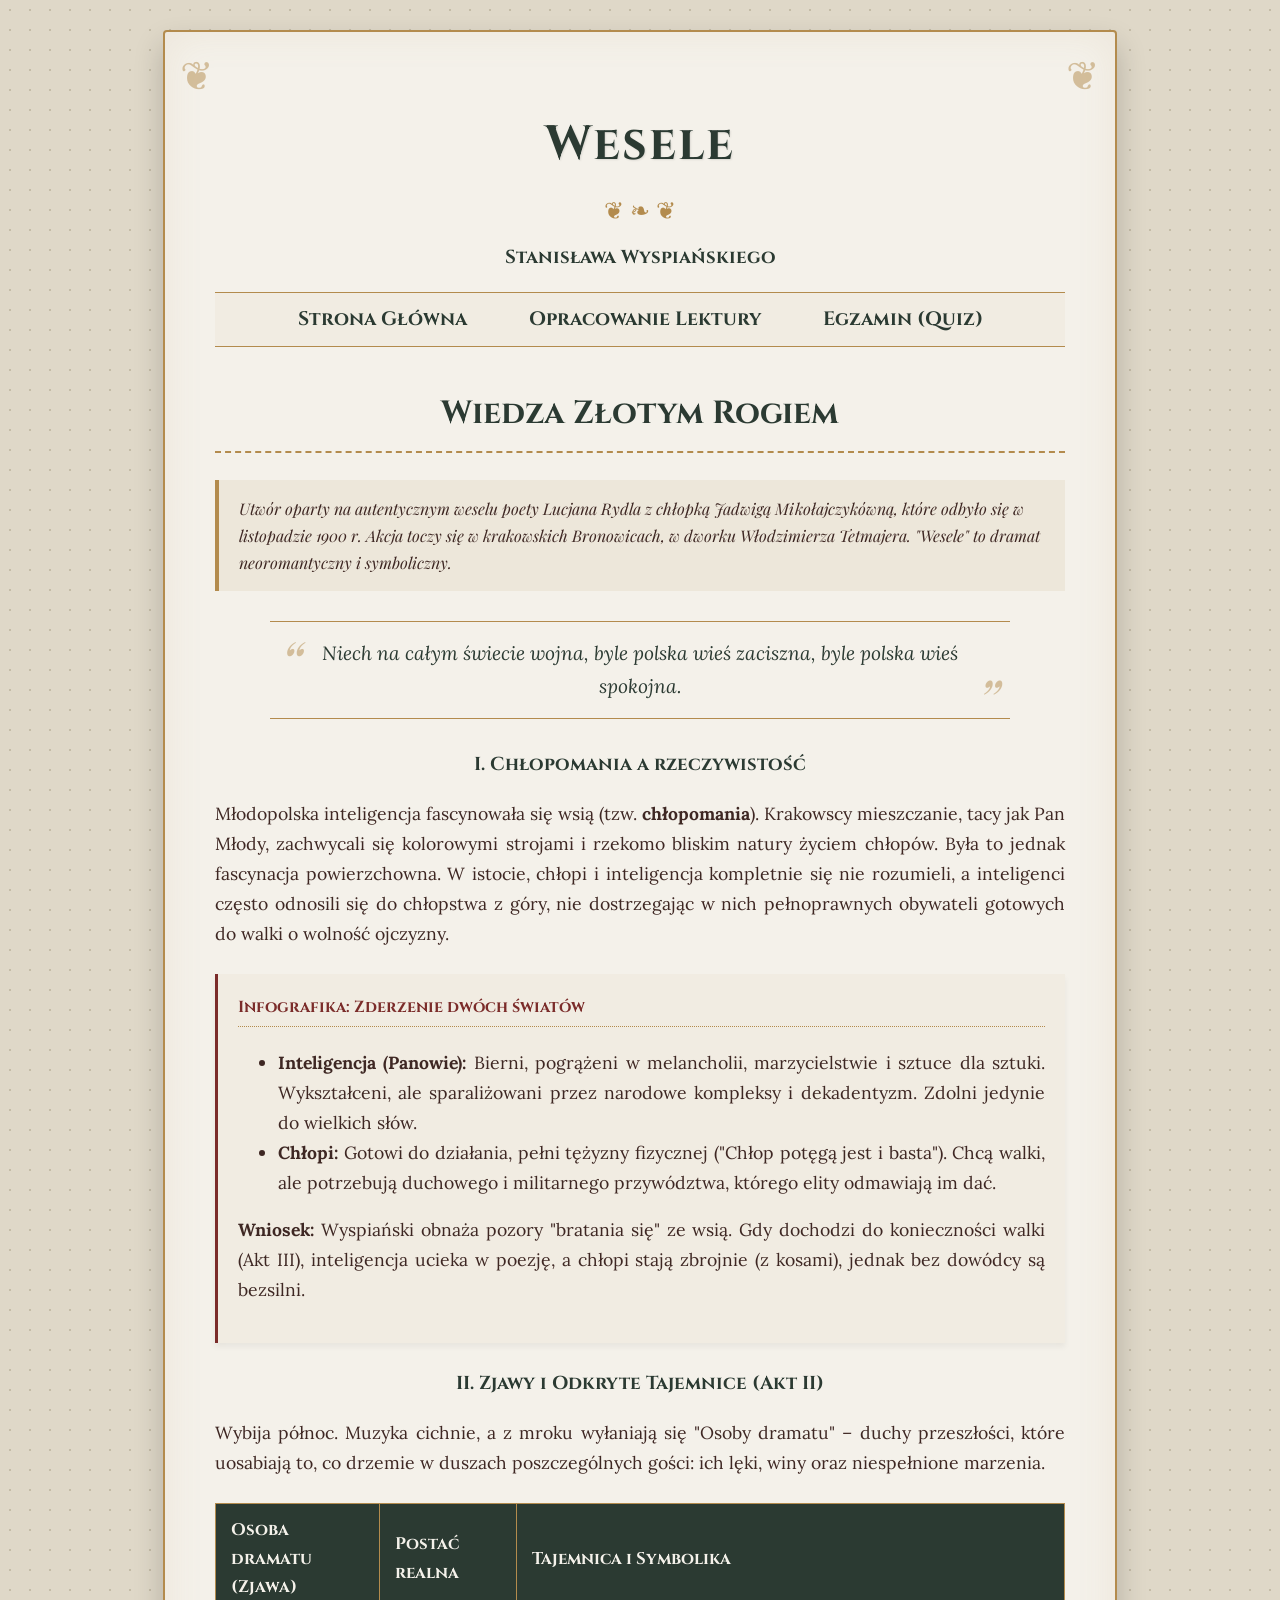
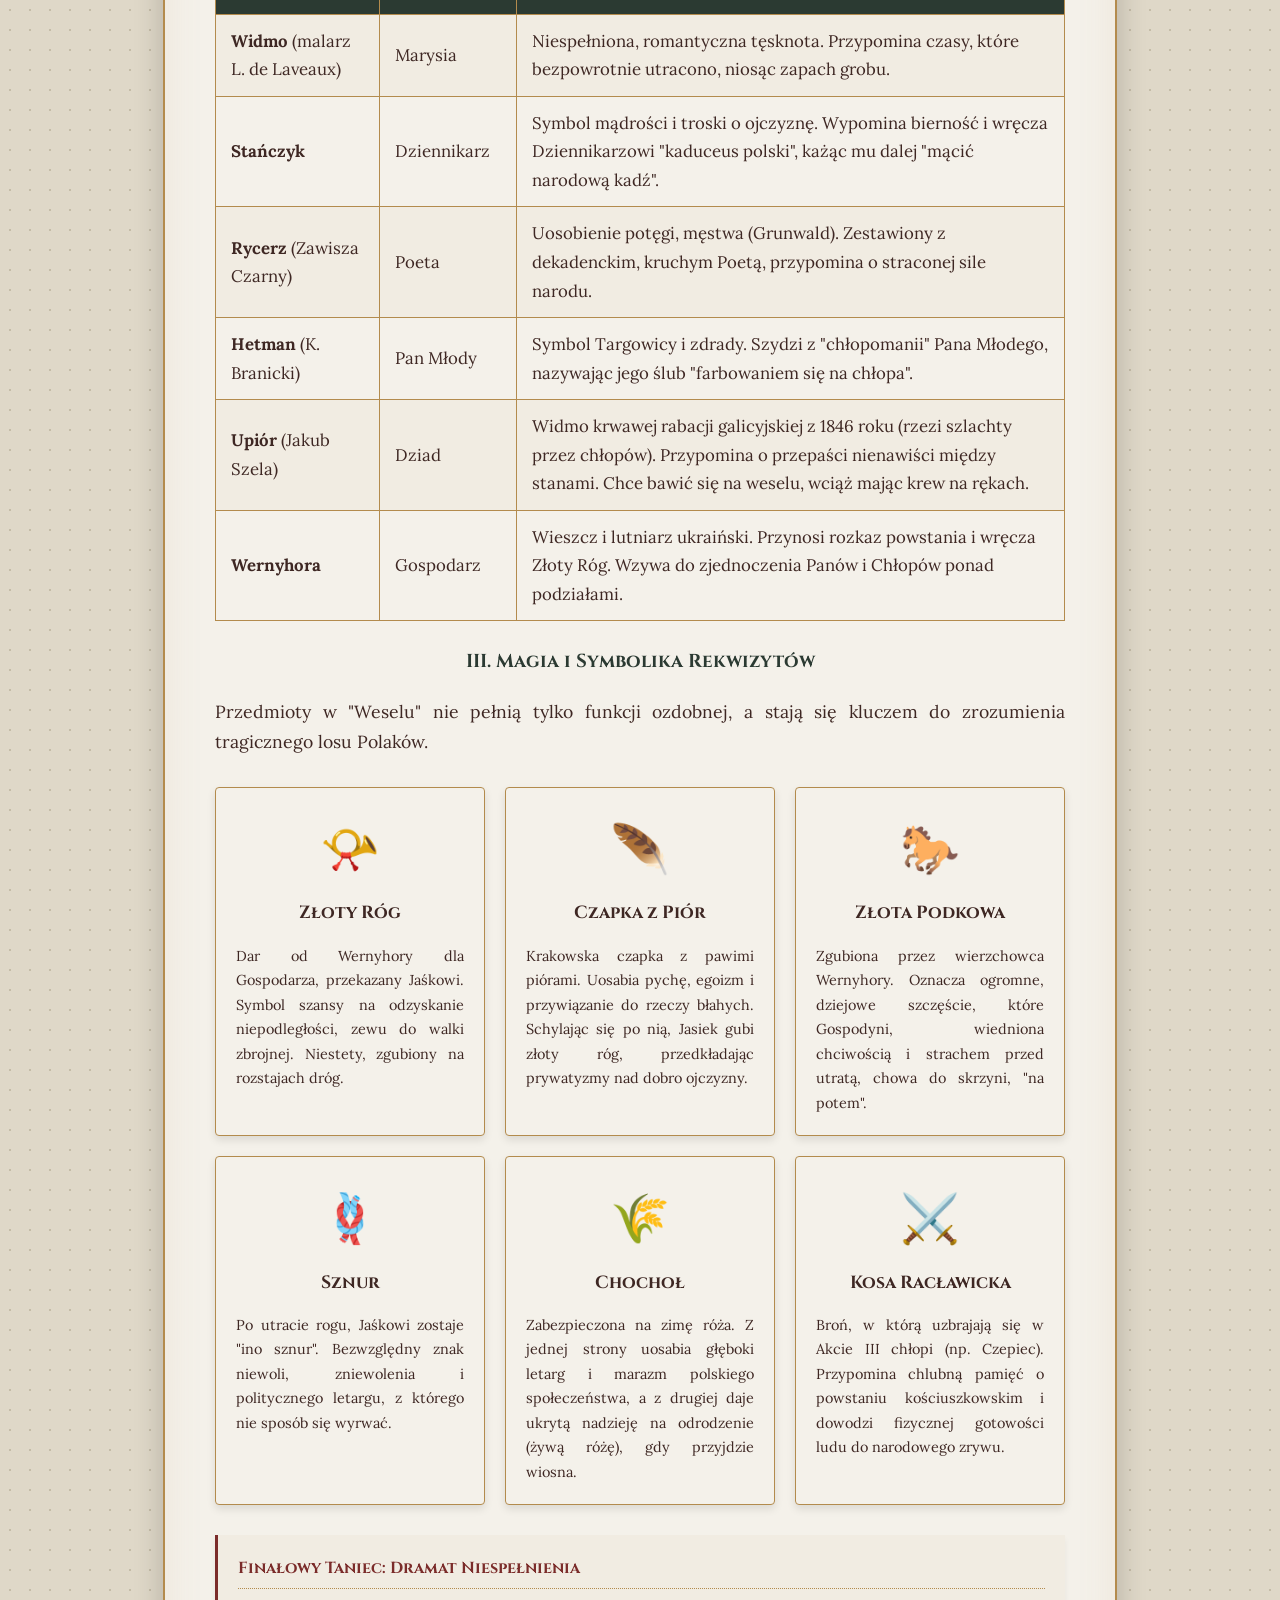
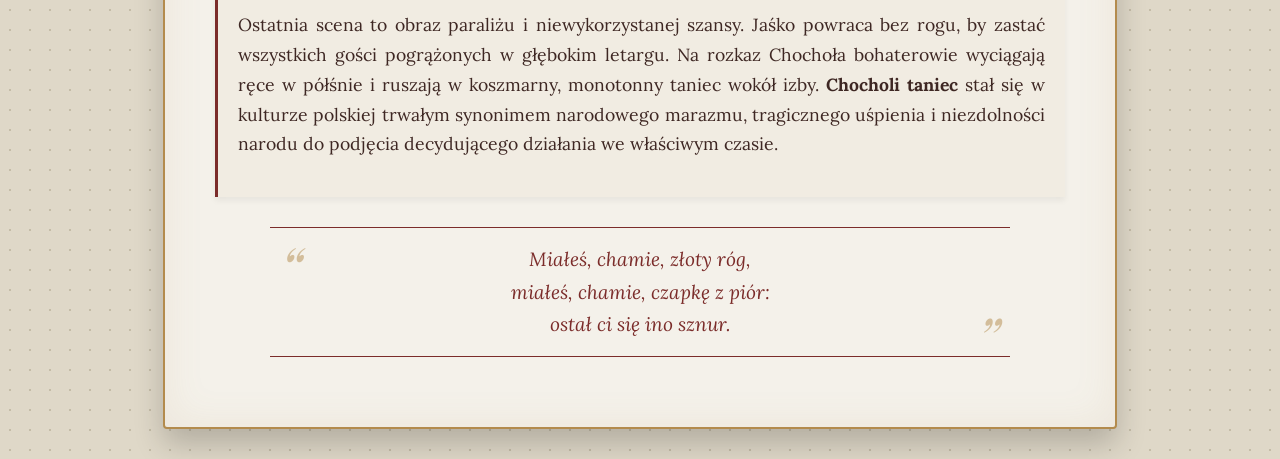
==== opracowanie.html @ 46f35064 "Add files via upload" ====
<!DOCTYPE html>
<html lang="pl">
<head>
    <meta charset="UTF-8">
    <meta name="viewport" content="width=device-width, initial-scale=1.0">
    <title>Wesele - Opracowanie Lektury</title>
    <link href="https://fonts.googleapis.com/css2?family=Cinzel:wght@600;700&family=Lora:ital,wght@0,400;0,700;1,400;1,700&family=Playfair+Display:ital,wght@0,600;1,600&display=swap" rel="stylesheet">
    <link rel="stylesheet" href="assets/css/style.css">
</head>
<body>

<div class="container fade-in">
    <h1>Wesele</h1>
    <div class="ornament">❦ ❧ ❦</div>
    <h3 style="text-align: center; border: none; margin-top: -10px;">Stanisława Wyspiańskiego</h3>

    <!-- Nawigacja -->
    <nav>
        <ul>
            <li><a href="index.html">Strona Główna</a></li>
            <li><a href="opracowanie.html">Opracowanie Lektury</a></li>
            <li><a href="quiz.html">Egzamin (Quiz)</a></li>
        </ul>
    </nav>

    <div class="section fade-in" id="edukacja">
        <h2>Wiedza Złotym Rogiem</h2>
        
        <div class="box">
            Utwór oparty na autentycznym weselu poety Lucjana Rydla z chłopką Jadwigą Mikołajczykówną, które odbyło się w listopadzie 1900 r. 
            Akcja toczy się w krakowskich Bronowicach, w dworku Włodzimierza Tetmajera. "Wesele" to dramat neoromantyczny i symboliczny.
        </div>

        <div class="quote-box fade-in">
            Niech na całym świecie wojna, byle polska wieś zaciszna, byle polska wieś spokojna.
        </div>

        <h3>I. Chłopomania a rzeczywistość</h3>
        <p>
            Młodopolska inteligencja fascynowała się wsią (tzw. <strong>chłopomania</strong>). Krakowscy mieszczanie, tacy jak Pan Młody, zachwycali się kolorowymi strojami i rzekomo bliskim natury życiem chłopów. Była to jednak fascynacja powierzchowna. W istocie, chłopi i inteligencja kompletnie się nie rozumieli, a inteligenci często odnosili się do chłopstwa z góry, nie dostrzegając w nich pełnoprawnych obywateli gotowych do walki o wolność ojczyzny. 
        </p>

        <div class="knowledge-capsule fade-in">
            <h4>Infografika: Zderzenie dwóch światów</h4>
            <ul>
                <li><strong>Inteligencja (Panowie):</strong> Bierni, pogrążeni w melancholii, marzycielstwie i sztuce dla sztuki. Wykształceni, ale sparaliżowani przez narodowe kompleksy i dekadentyzm. Zdolni jedynie do wielkich słów.</li>
                <li><strong>Chłopi:</strong> Gotowi do działania, pełni tężyzny fizycznej ("Chłop potęgą jest i basta"). Chcą walki, ale potrzebują duchowego i militarnego przywództwa, którego elity odmawiają im dać.</li>
            </ul>
            <p><strong>Wniosek:</strong> Wyspiański obnaża pozory "bratania się" ze wsią. Gdy dochodzi do konieczności walki (Akt III), inteligencja ucieka w poezję, a chłopi stają zbrojnie (z kosami), jednak bez dowódcy są bezsilni.</p>
        </div>

        <h3>II. Zjawy i Odkryte Tajemnice (Akt II)</h3>
        <p>Wybija północ. Muzyka cichnie, a z mroku wyłaniają się "Osoby dramatu" – duchy przeszłości, które uosabiają to, co drzemie w duszach poszczególnych gości: ich lęki, winy oraz niespełnione marzenia.</p>
        
        <table class="fade-in">
            <tr>
                <th>Osoba dramatu (Zjawa)</th>
                <th>Postać realna</th>
                <th>Tajemnica i Symbolika</th>
            </tr>
            <tr>
                <td><strong>Widmo</strong> (malarz L. de Laveaux)</td>
                <td>Marysia</td>
                <td>Niespełniona, romantyczna tęsknota. Przypomina czasy, które bezpowrotnie utracono, niosąc zapach grobu.</td>
            </tr>
            <tr>
                <td><strong>Stańczyk</strong></td>
                <td>Dziennikarz</td>
                <td>Symbol mądrości i troski o ojczyznę. Wypomina bierność i wręcza Dziennikarzowi "kaduceus polski", każąc mu dalej "mącić narodową kadź".</td>
            </tr>
            <tr>
                <td><strong>Rycerz</strong> (Zawisza Czarny)</td>
                <td>Poeta</td>
                <td>Uosobienie potęgi, męstwa (Grunwald). Zestawiony z dekadenckim, kruchym Poetą, przypomina o straconej sile narodu.</td>
            </tr>
            <tr>
                <td><strong>Hetman</strong> (K. Branicki)</td>
                <td>Pan Młody</td>
                <td>Symbol Targowicy i zdrady. Szydzi z "chłopomanii" Pana Młodego, nazywając jego ślub "farbowaniem się na chłopa".</td>
            </tr>
            <tr>
                <td><strong>Upiór</strong> (Jakub Szela)</td>
                <td>Dziad</td>
                <td>Widmo krwawej rabacji galicyjskiej z 1846 roku (rzezi szlachty przez chłopów). Przypomina o przepaści nienawiści między stanami. Chce bawić się na weselu, wciąż mając krew na rękach.</td>
            </tr>
            <tr>
                <td><strong>Wernyhora</strong></td>
                <td>Gospodarz</td>
                <td>Wieszcz i lutniarz ukraiński. Przynosi rozkaz powstania i wręcza Złoty Róg. Wzywa do zjednoczenia Panów i Chłopów ponad podziałami.</td>
            </tr>
        </table>

        <h3>III. Magia i Symbolika Rekwizytów</h3>
        <p>Przedmioty w "Weselu" nie pełnią tylko funkcji ozdobnej, a stają się kluczem do zrozumienia tragicznego losu Polaków.</p>

        <div class="props-grid fade-in">
            <div class="prop-card">
                <div class="prop-icon">📯</div>
                <h4>Złoty Róg</h4>
                <p>Dar od Wernyhory dla Gospodarza, przekazany Jaśkowi. Symbol szansy na odzyskanie niepodległości, zewu do walki zbrojnej. Niestety, zgubiony na rozstajach dróg.</p>
            </div>
            
            <div class="prop-card">
                <div class="prop-icon">🪶</div>
                <h4>Czapka z Piór</h4>
                <p>Krakowska czapka z pawimi piórami. Uosabia pychę, egoizm i przywiązanie do rzeczy błahych. Schylając się po nią, Jasiek gubi złoty róg, przedkładając prywatyzmy nad dobro ojczyzny.</p>
            </div>
            
            <div class="prop-card">
                <div class="prop-icon">🐎</div>
                <h4>Złota Podkowa</h4>
                <p>Zgubiona przez wierzchowca Wernyhory. Oznacza ogromne, dziejowe szczęście, które Gospodyni, wiedniona chciwością i strachem przed utratą, chowa do skrzyni, "na potem".</p>
            </div>
            
            <div class="prop-card">
                <div class="prop-icon">🪢</div>
                <h4>Sznur</h4>
                <p>Po utracie rogu, Jaśkowi zostaje "ino sznur". Bezwzględny znak niewoli, zniewolenia i politycznego letargu, z którego nie sposób się wyrwać.</p>
            </div>
            
            <div class="prop-card">
                <div class="prop-icon">🌾</div>
                <h4>Chochoł</h4>
                <p>Zabezpieczona na zimę róża. Z jednej strony uosabia głęboki letarg i marazm polskiego społeczeństwa, a z drugiej daje ukrytą nadzieję na odrodzenie (żywą różę), gdy przyjdzie wiosna.</p>
            </div>
            
            <div class="prop-card">
                <div class="prop-icon">⚔️</div>
                <h4>Kosa Racławicka</h4>
                <p>Broń, w którą uzbrajają się w Akcie III chłopi (np. Czepiec). Przypomina chlubną pamięć o powstaniu kościuszkowskim i dowodzi fizycznej gotowości ludu do narodowego zrywu.</p>
            </div>
        </div>

        <div class="knowledge-capsule fade-in">
            <h4>Finałowy Taniec: Dramat Niespełnienia</h4>
            <p>Ostatnia scena to obraz paraliżu i niewykorzystanej szansy. Jaśko powraca bez rogu, by zastać wszystkich gości pogrążonych w głębokim letargu. Na rozkaz Chochoła bohaterowie wyciągają ręce w półśnie i ruszają w koszmarny, monotonny taniec wokół izby. <strong>Chocholi taniec</strong> stał się w kulturze polskiej trwałym synonimem narodowego marazmu, tragicznego uśpienia i niezdolności narodu do podjęcia decydującego działania we właściwym czasie.</p>
        </div>

        <div class="quote-box fade-in" style="border-color: var(--accent-red); color: var(--accent-red);">
            Miałeś, chamie, złoty róg, <br>miałeś, chamie, czapkę z piór:<br>ostał ci się ino sznur.
        </div>
    </div>

</div>

</body>
</html>
---- assets/css/style.css ----
:root {
    --dark-green: #2b3a32;
    --gold: #b38b4d;
    --light-gold: #d4b886;
    --paper: #f4f1ea;
    --dark-brown: #3e2723;
    --accent-red: #7b2c2a;
}

body {
    font-family: 'Lora', serif;
    line-height: 1.7;
    color: var(--dark-brown);
    background-color: #dfd8c8;
    /* Subtelny secesyjny wzór w tle */
    background-image: radial-gradient(#c4bca7 1px, transparent 1px);
    background-size: 20px 20px;
    margin: 0;
    padding: 30px 10px;
}

.container {
    max-width: 850px;
    margin: 0 auto;
    background: var(--paper);
    padding: 40px 50px;
    border: 2px solid var(--gold);
    border-radius: 4px;
    box-shadow: 0 15px 30px rgba(0,0,0,0.2), inset 0 0 40px rgba(179, 139, 77, 0.1);
    position: relative;
}

/* Secesyjne ramki narożne (pseudo-elementy) */
.container::before, .container::after {
    content: '❦';
    font-size: 40px;
    color: var(--gold);
    position: absolute;
    opacity: 0.5;
}
.container::before { top: 10px; left: 15px; }
.container::after { top: 10px; right: 15px; }

h1, h2, h3 {
    font-family: 'Cinzel', serif;
    text-align: center;
    color: var(--dark-green);
}

h1 {
    font-size: 3em;
    margin-bottom: 5px;
    letter-spacing: 2px;
    text-shadow: 1px 1px 2px rgba(0,0,0,0.1);
}

h2 {
    font-size: 2em;
    border-bottom: 2px dashed var(--gold);
    padding-bottom: 10px;
    margin-top: 40px;
}

.ornament {
    text-align: center;
    color: var(--gold);
    font-size: 24px;
    margin-bottom: 20px;
}

.hero-image {
    width: 100%;
    height: auto;
    border: 3px solid var(--dark-green);
    border-radius: 2px;
    box-shadow: 0 5px 15px rgba(0,0,0,0.3);
    margin-top: 20px;
}

.image-caption {
    text-align: center;
    font-size: 0.85em;
    font-style: italic;
    color: #666;
    margin-bottom: 30px;
    font-family: 'Playfair Display', serif;
}

p, li {
    font-size: 1.1em;
    text-align: justify;
}

.box {
    background-color: rgba(179, 139, 77, 0.1);
    border-left: 4px solid var(--gold);
    padding: 15px 20px;
    margin: 20px 0;
    font-style: italic;
    font-family: 'Playfair Display', serif;
}

table {
    width: 100%;
    border-collapse: collapse;
    margin: 25px 0;
    font-size: 1.05em;
}

th, td {
    border: 1px solid var(--gold);
    padding: 12px 15px;
    text-align: left;
}

th {
    background-color: var(--dark-green);
    color: var(--paper);
    font-family: 'Cinzel', serif;
}

tr:nth-child(even) { background-color: rgba(179, 139, 77, 0.05); }

/* Klasy dla Quizu z oryginalnego dokumentu + nowe */
.quiz-container {
    background-color: var(--dark-green);
    color: var(--paper);
    padding: 30px;
    border-radius: 4px;
    margin-top: 50px;
    box-shadow: inset 0 0 20px rgba(0,0,0,0.5);
}

.quiz-container h2 {
    color: var(--gold);
    border-bottom: 2px solid var(--gold);
    margin-top: 0;
}

.question {
    font-weight: bold;
    font-family: 'Playfair Display', serif;
    font-size: 1.2em;
    margin-top: 25px;
    color: var(--light-gold);
}

.options {
    list-style-type: none;
    padding-left: 0;
}

.options li {
    margin: 10px 0;
}

.options label {
    cursor: pointer;
    transition: color 0.2s;
}

.options label:hover {
    color: var(--gold);
}

button {
    background-color: var(--gold);
    color: var(--dark-brown);
    border: none;
    padding: 12px 25px;
    font-family: 'Cinzel', serif;
    font-size: 1.2em;
    font-weight: bold;
    cursor: pointer;
    margin-top: 30px;
    display: block;
    width: 100%;
    transition: all 0.3s ease;
    box-shadow: 0 4px 6px rgba(0,0,0,0.2);
}

button:hover {
    background-color: var(--light-gold);
    transform: translateY(-2px);
    box-shadow: 0 6px 12px rgba(0,0,0,0.3);
}

#result {
    margin-top: 25px;
    font-weight: bold;
    font-size: 1.3em;
    text-align: center;
    font-family: 'Playfair Display', serif;
    padding: 15px;
    border-radius: 4px;
}

.symbol-list strong {
    color: var(--accent-red);
    font-family: 'Playfair Display', serif;
    font-size: 1.1em;
}

/* Secesyjne Menu Nawigacyjne */
nav {
    text-align: center;
    margin-bottom: 30px;
    border-bottom: 1px solid var(--gold);
    border-top: 1px solid var(--gold);
    padding: 10px 0;
    background-color: rgba(179, 139, 77, 0.05);
}

nav ul {
    list-style: none;
    padding: 0;
    margin: 0;
    display: flex;
    justify-content: center;
    flex-wrap: wrap;
    gap: 20px;
}

nav ul li {
    display: inline;
}

nav ul li a {
    text-decoration: none;
    color: var(--dark-green);
    font-family: 'Cinzel', serif;
    font-weight: bold;
    font-size: 1.1em;
    transition: color 0.3s ease;
    position: relative;
}

nav ul li a::before {
    content: '❧';
    margin-right: 5px;
    color: var(--gold);
    opacity: 0;
    transition: opacity 0.3s ease;
}
nav ul li a::after {
    content: '❦';
    margin-left: 5px;
    color: var(--gold);
    opacity: 0;
    transition: opacity 0.3s ease;
}

nav ul li a:hover {
    color: var(--accent-red);
}

nav ul li a:hover::before, nav ul li a:hover::after {
    opacity: 1;
}

/* Responsywność */
@media (max-width: 768px) {
    .container {
        padding: 20px;
    }
    h1 { font-size: 2em; }
    h2 { font-size: 1.5em; }
    nav ul {
        flex-direction: column;
        gap: 10px;
    }
}

/* Dodatkowe style dla wizualizacji postępu quizu w klimacie secesyjnym */
.progress-container {
    width: 100%;
    height: 15px;
    background-color: rgba(179, 139, 77, 0.2);
    border: 1px solid var(--gold);
    border-radius: 10px;
    margin-bottom: 20px;
    position: relative;
    overflow: hidden;
}

.progress-bar {
    height: 100%;
    background-color: var(--gold);
    width: 0%;
    transition: width 0.5s ease-in-out;
    position: relative;
}

.progress-bar::after {
    content: '❧';
    color: var(--accent-red);
    position: absolute;
    right: -10px;
    top: -5px;
    font-size: 18px;
    text-shadow: 0 0 5px rgba(255,255,255,0.5);
}

.quiz-summary {
    margin-top: 20px;
    text-align: left;
    font-size: 0.9em;
}

/* Naprawa kontrastu H3 w podsumowaniu quizu - H3 dziedziczy z globalnego h3 kolor ciemnozielony, a tlo tez jest ciemnozielone */
.quiz-summary h3 {
    color: var(--gold);
    border-bottom: 1px solid var(--gold);
    padding-bottom: 5px;
    margin-bottom: 15px;
}

.correct-answer {
    color: #4caf50;
    font-weight: bold;
}
.wrong-answer {
    color: #ff9999;
    text-decoration: line-through;
}

/* Rozbudowa UI: Opracowanie, Animacje, Ikony, Kapsuły Wiedzy */
.fade-in {
    animation: fadeIn 0.8s ease-in-out;
}

@keyframes fadeIn {
    from { opacity: 0; transform: translateY(10px); }
    to { opacity: 1; transform: translateY(0); }
}

/* Kapsuły wiedzy i infografiki */
.knowledge-capsule {
    background: rgba(179, 139, 77, 0.05);
    border-left: 3px solid var(--accent-red);
    padding: 20px;
    margin: 25px 0;
    box-shadow: 0 4px 6px rgba(0,0,0,0.05);
    transition: transform 0.3s ease, box-shadow 0.3s ease;
}

.knowledge-capsule:hover {
    transform: translateY(-2px);
    box-shadow: 0 6px 12px rgba(0,0,0,0.1);
}

.knowledge-capsule h4 {
    font-family: 'Cinzel', serif;
    color: var(--accent-red);
    margin-top: 0;
    border-bottom: 1px dotted var(--gold);
    padding-bottom: 5px;
}

.quote-box {
    text-align: center;
    font-style: italic;
    font-size: 1.2em;
    color: var(--dark-green);
    margin: 30px auto;
    padding: 15px 30px;
    border-top: 1px solid var(--gold);
    border-bottom: 1px solid var(--gold);
    max-width: 80%;
    position: relative;
}

.quote-box::before {
    content: '“';
    font-family: 'Playfair Display', serif;
    font-size: 3em;
    color: var(--gold);
    position: absolute;
    top: -10px;
    left: 10px;
    opacity: 0.5;
}

.quote-box::after {
    content: '”';
    font-family: 'Playfair Display', serif;
    font-size: 3em;
    color: var(--gold);
    position: absolute;
    bottom: -30px;
    right: 10px;
    opacity: 0.5;
}

/* Rekwizyty i ikony z symbolami (Grid layout) */
.props-grid {
    display: grid;
    grid-template-columns: repeat(auto-fit, minmax(200px, 1fr));
    gap: 20px;
    margin: 30px 0;
}

.prop-card {
    background: var(--paper);
    border: 1px solid var(--gold);
    border-radius: 4px;
    padding: 20px;
    text-align: center;
    box-shadow: 0 4px 8px rgba(0,0,0,0.1);
    transition: all 0.3s ease;
    cursor: pointer;
}

.prop-card:hover {
    background: var(--dark-green);
    color: var(--paper);
    transform: translateY(-5px);
    border-color: var(--light-gold);
}

.prop-icon {
    font-size: 3em;
    margin-bottom: 10px;
    color: var(--gold);
    transition: transform 0.3s ease;
}

.prop-card:hover .prop-icon {
    transform: scale(1.1) rotate(5deg);
}

.prop-card h4 {
    font-family: 'Cinzel', serif;
    margin: 10px 0;
    font-size: 1.1em;
}

.prop-card:hover h4 {
    color: var(--light-gold);
}

.prop-card p {
    font-size: 0.9em;
    margin-bottom: 0;
}
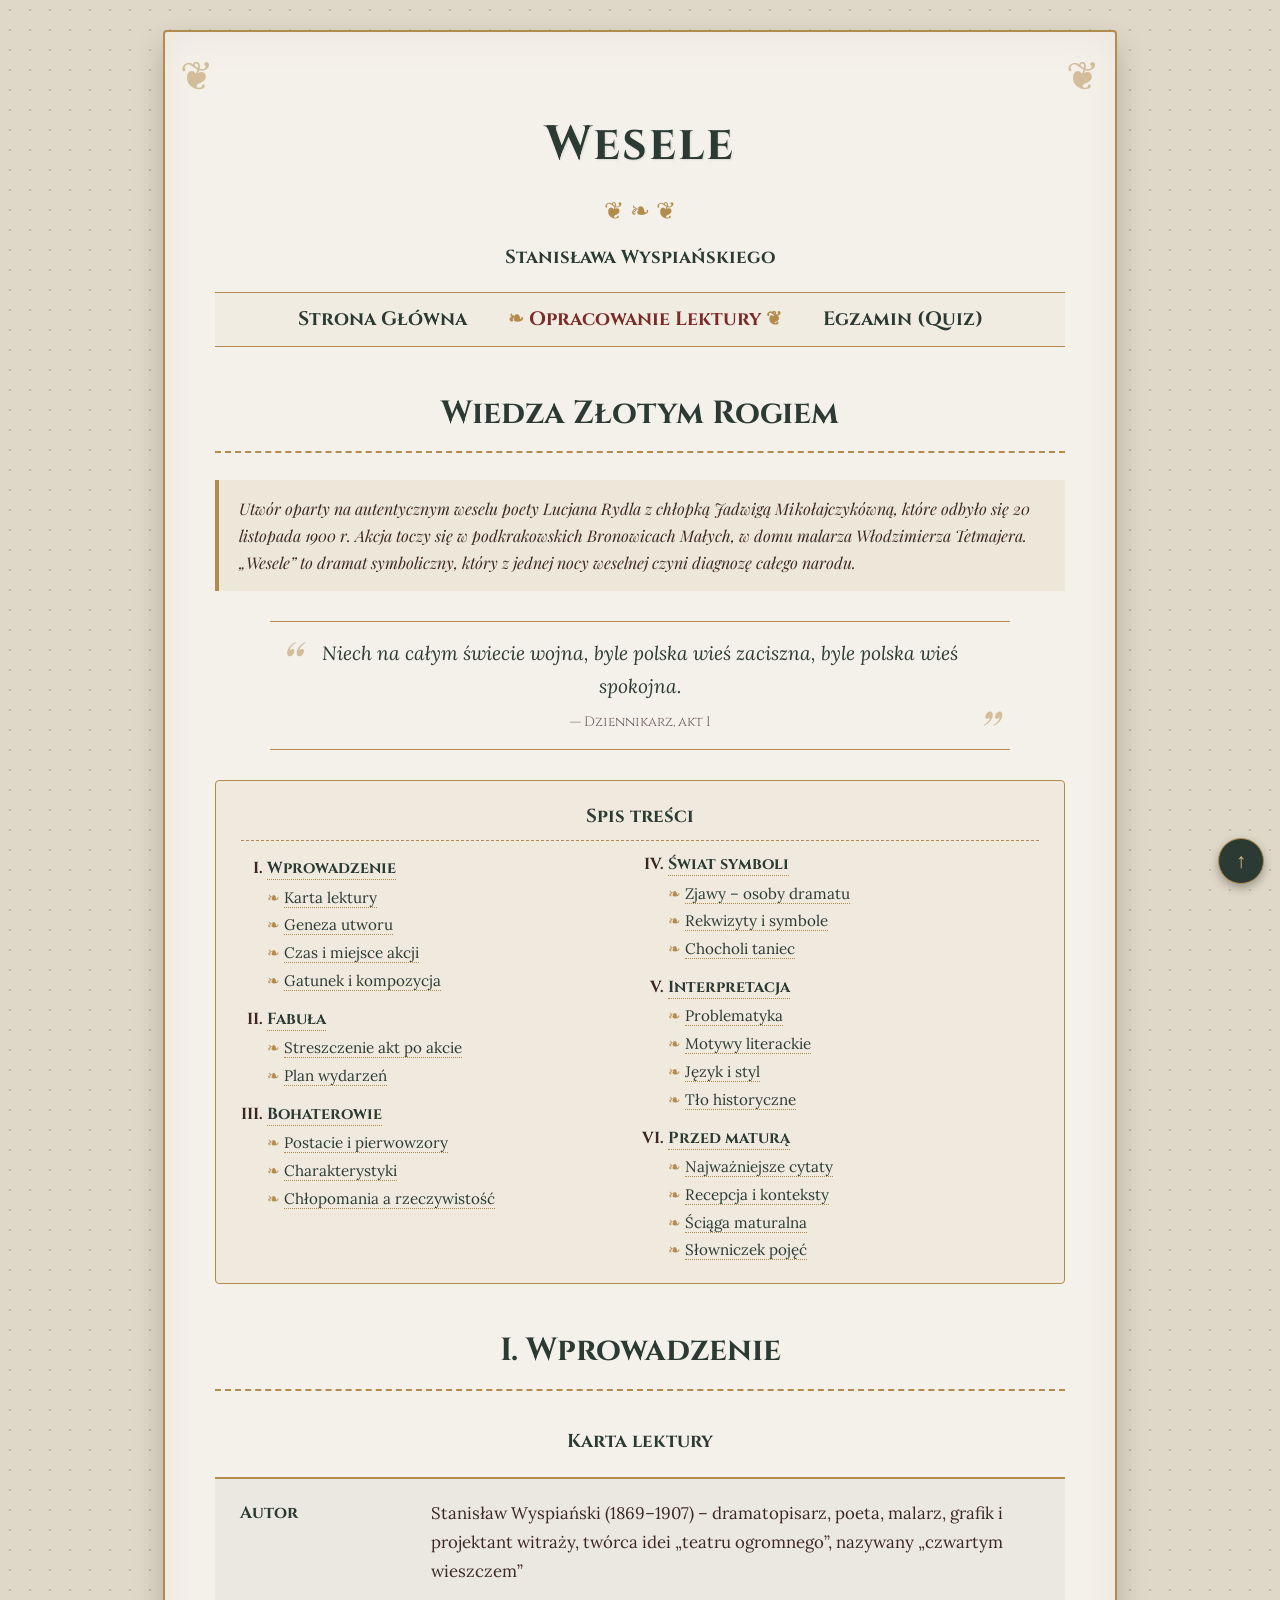
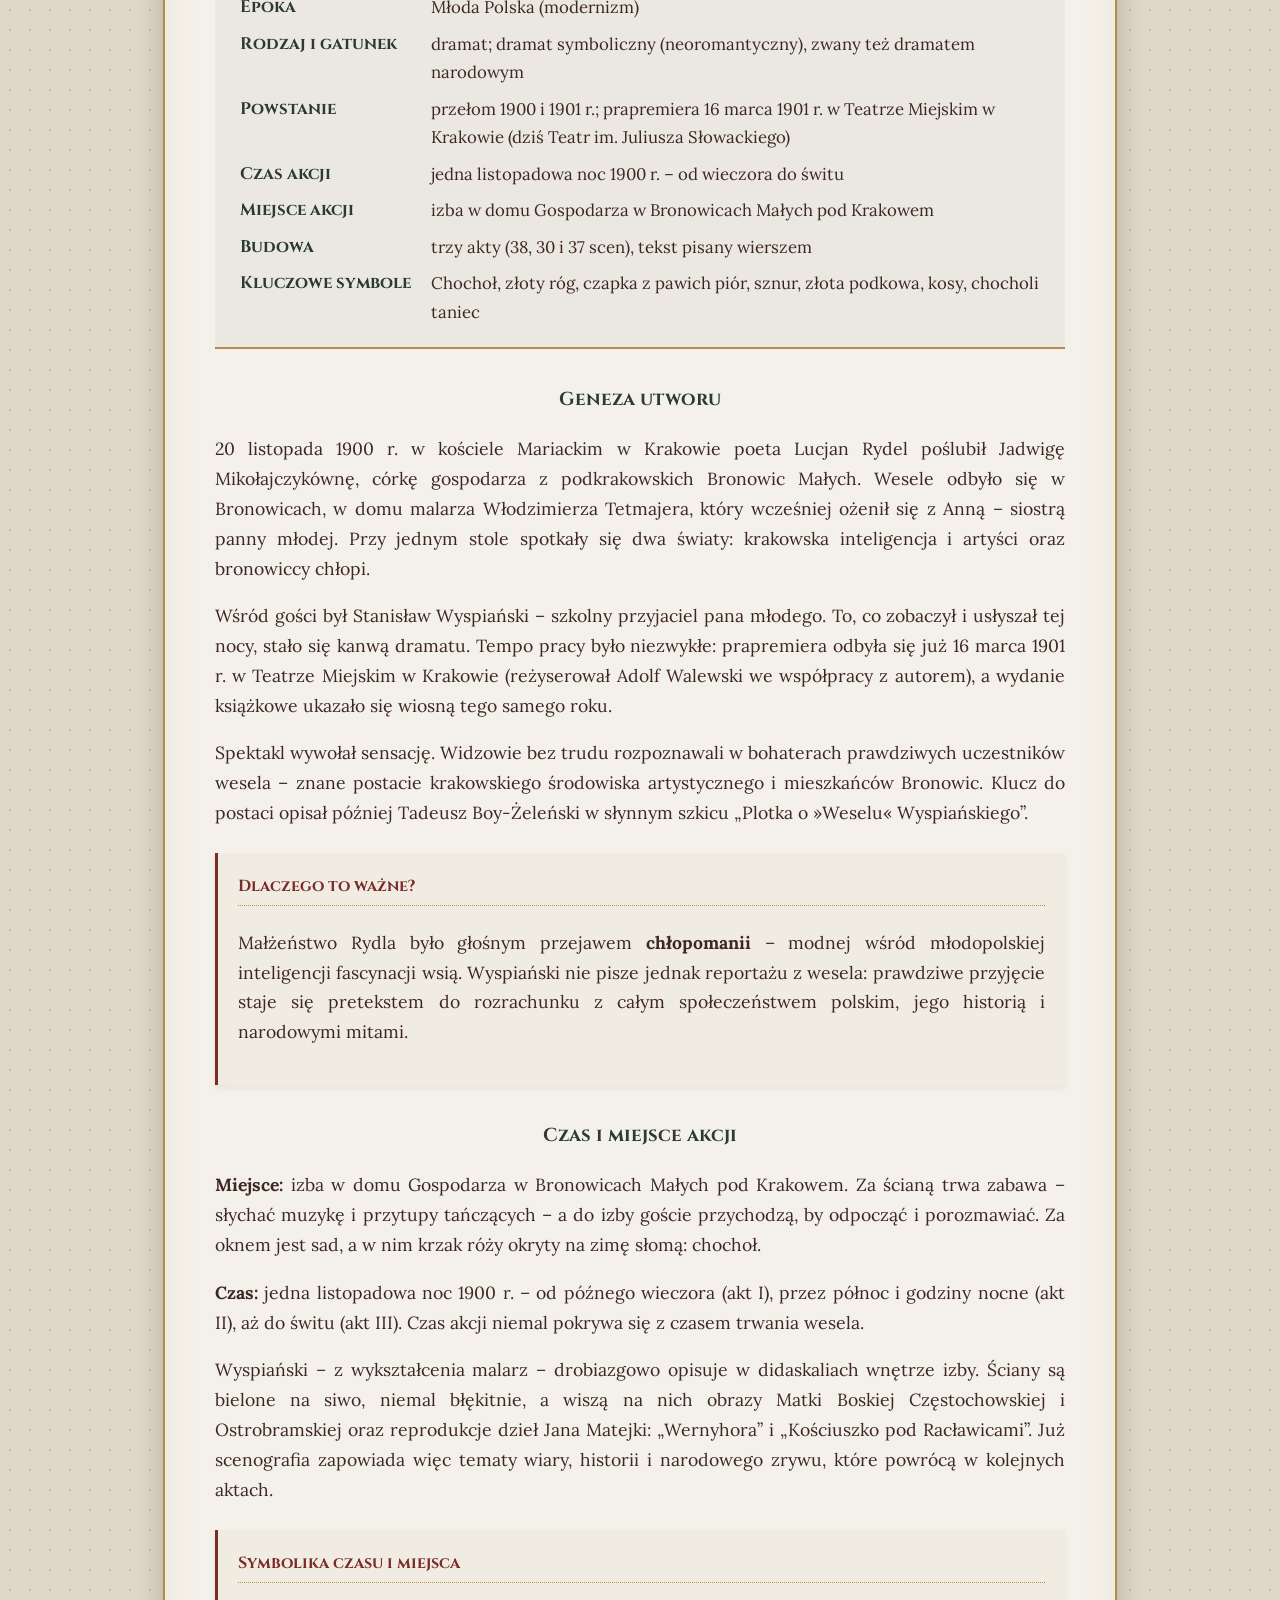
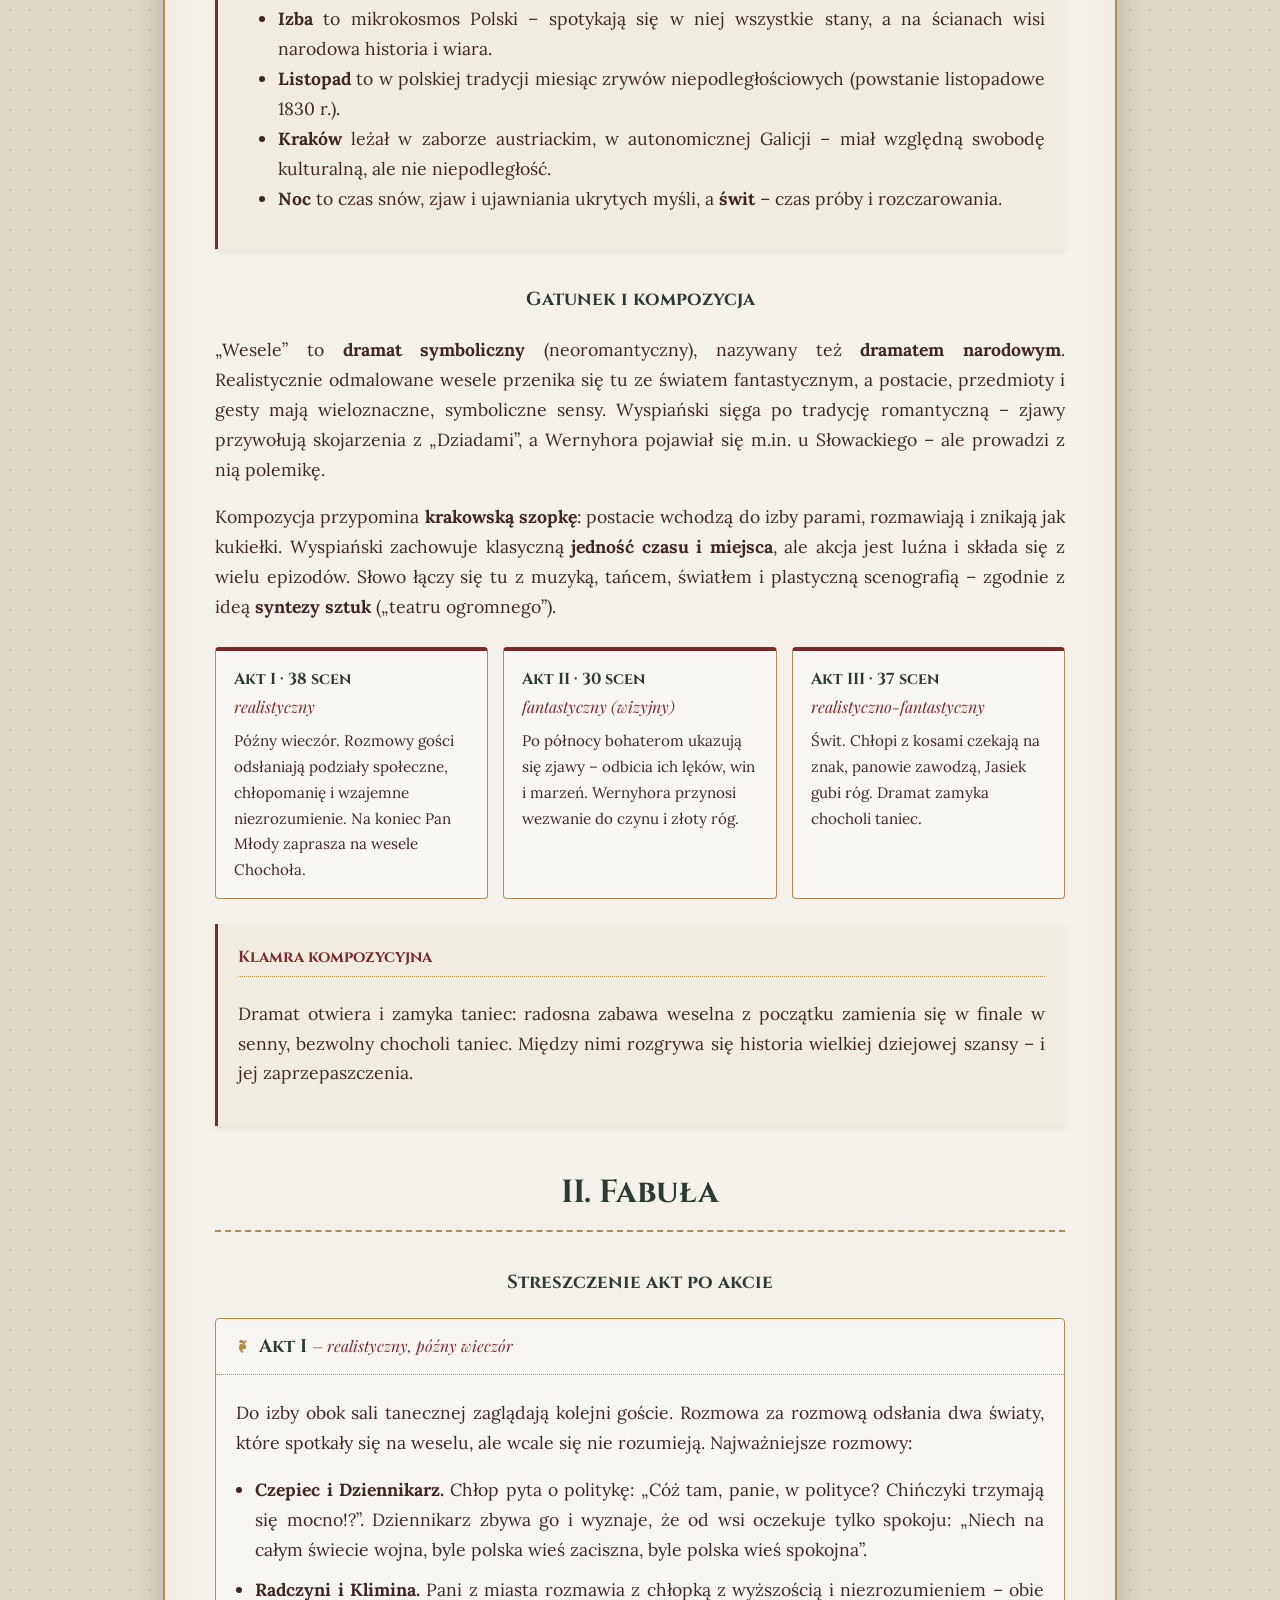
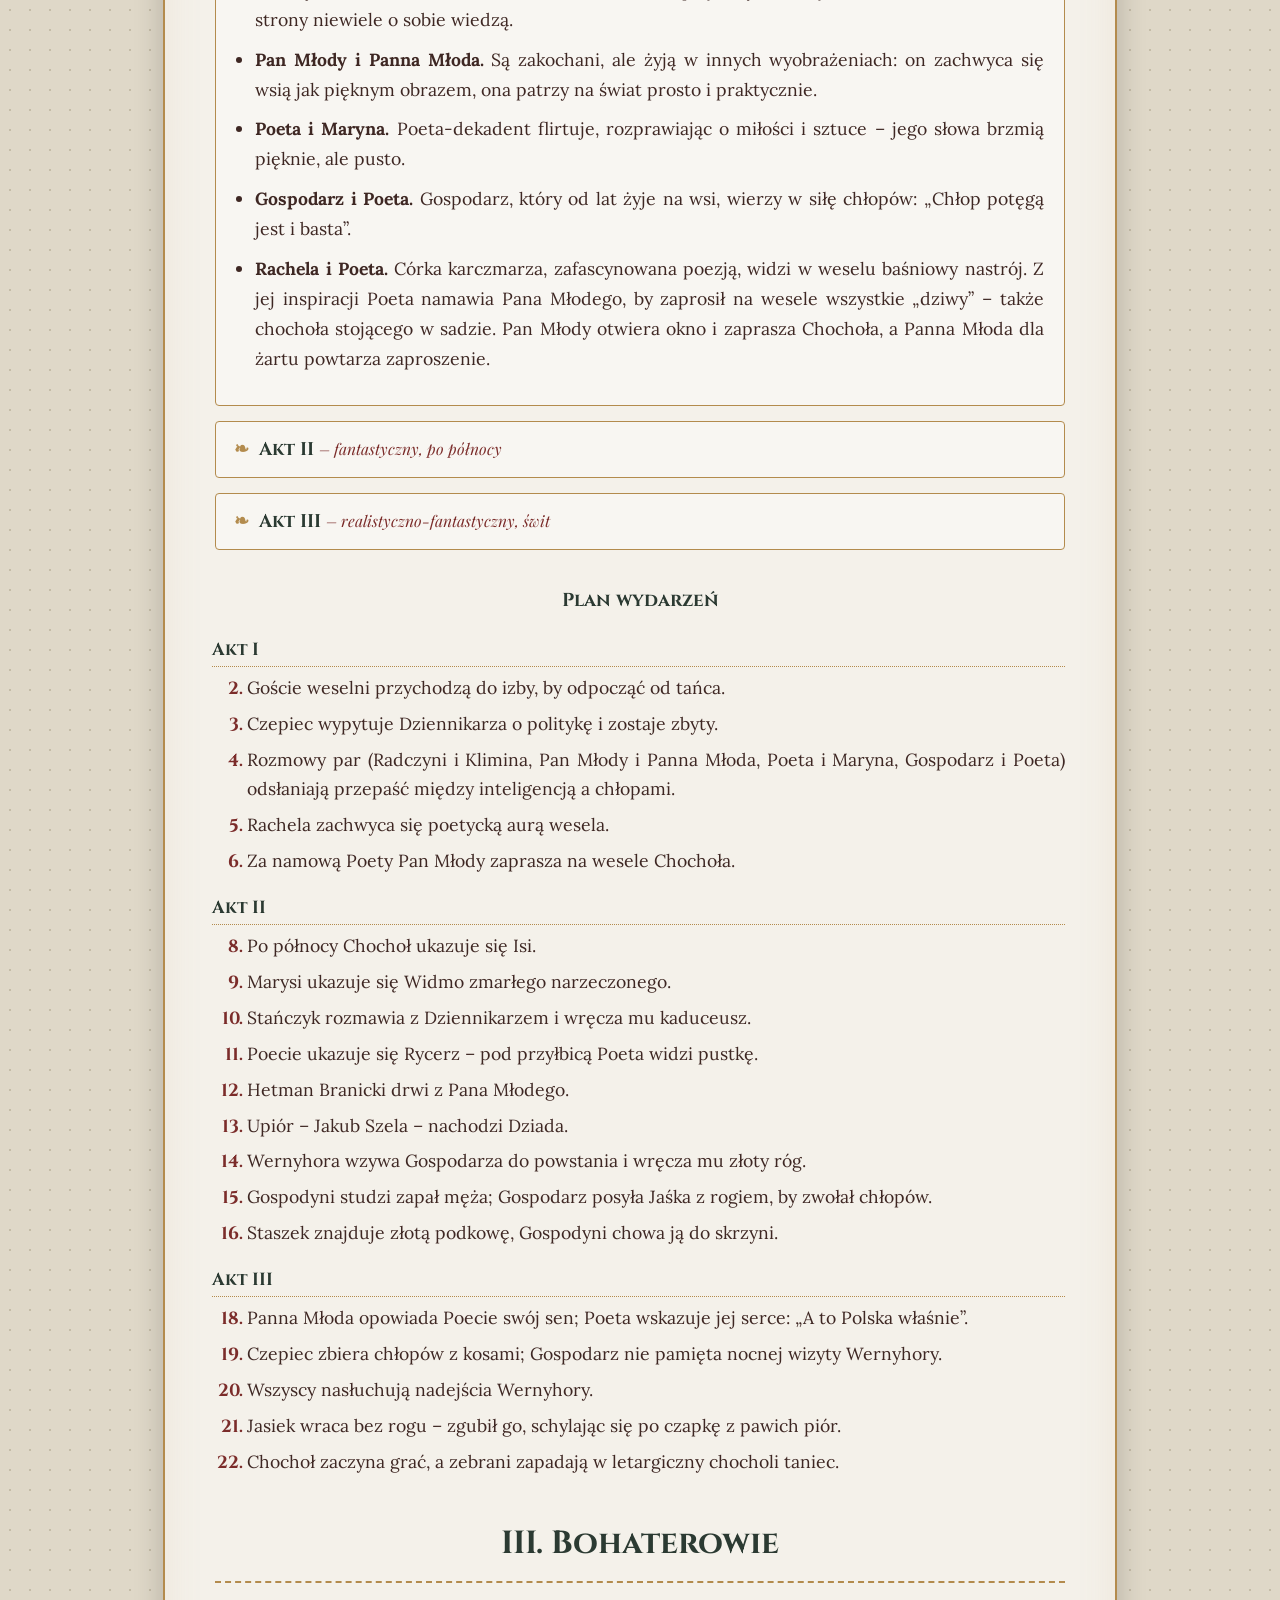
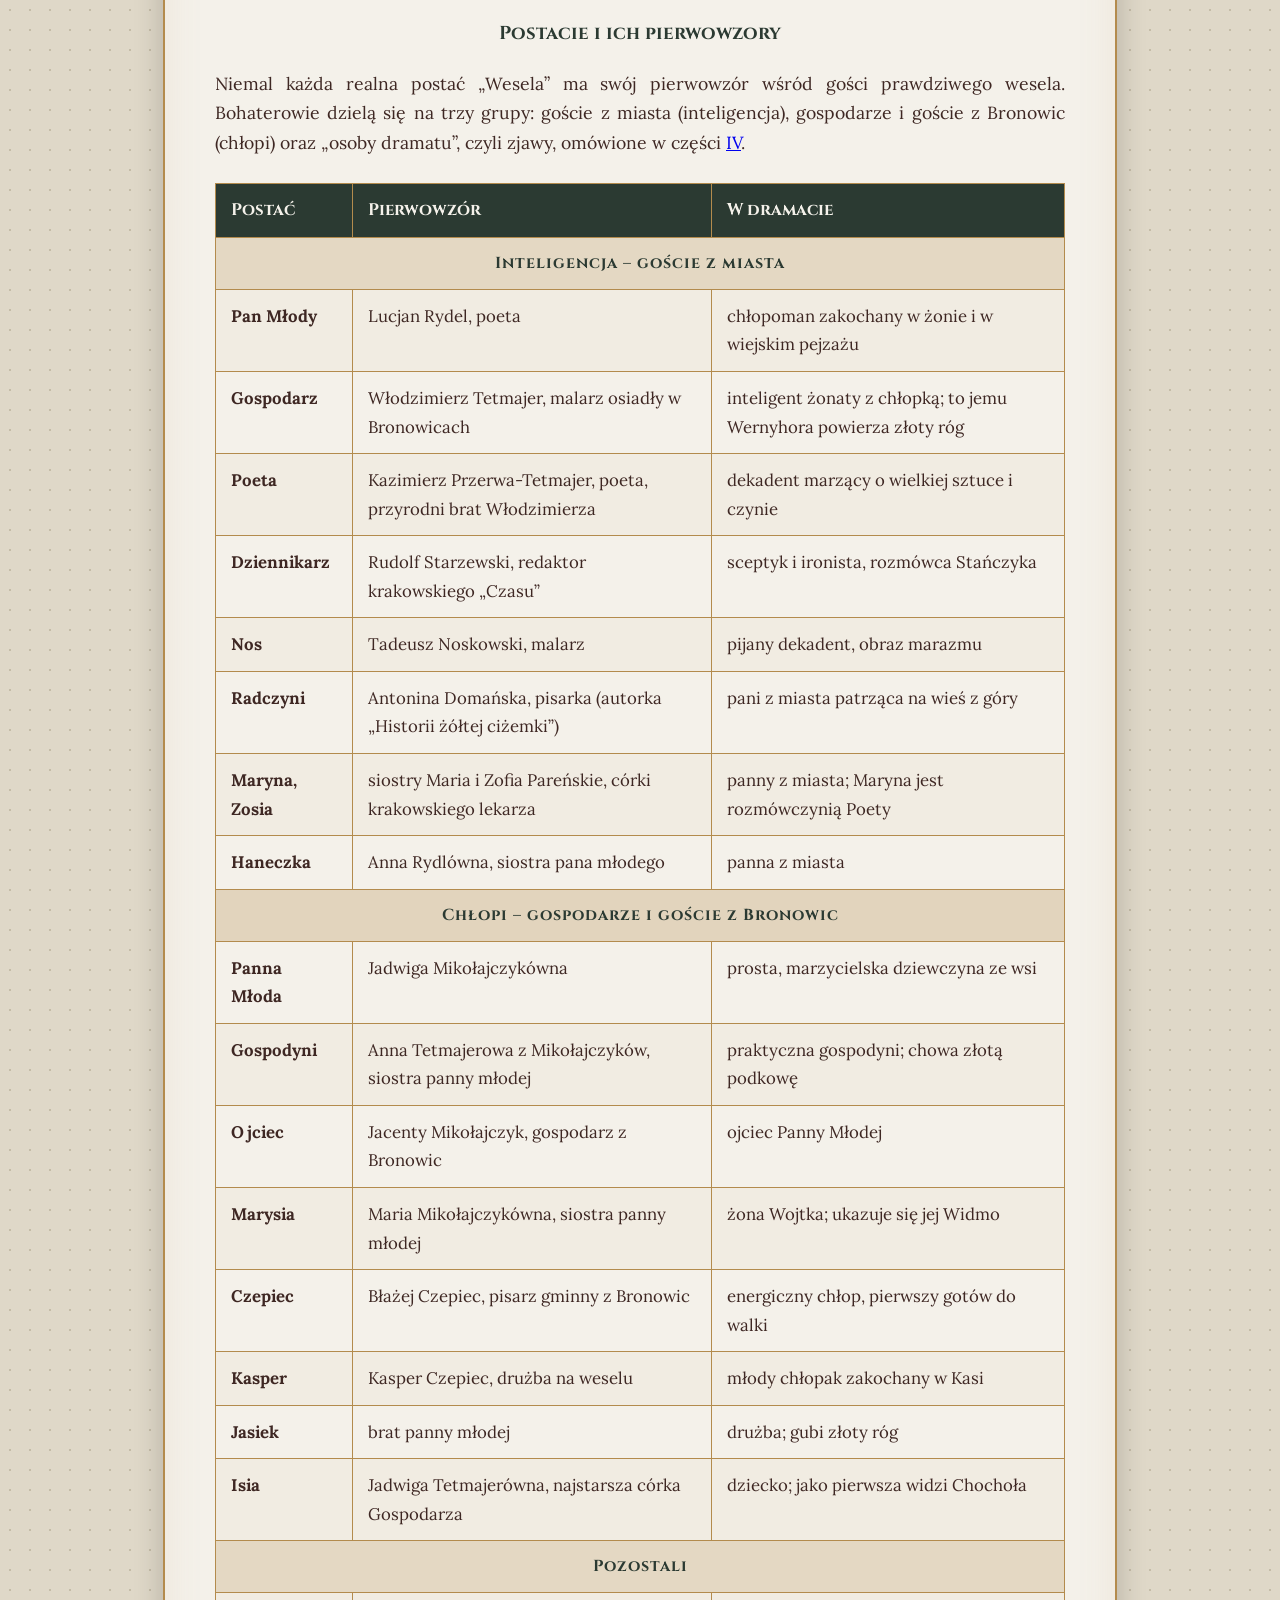
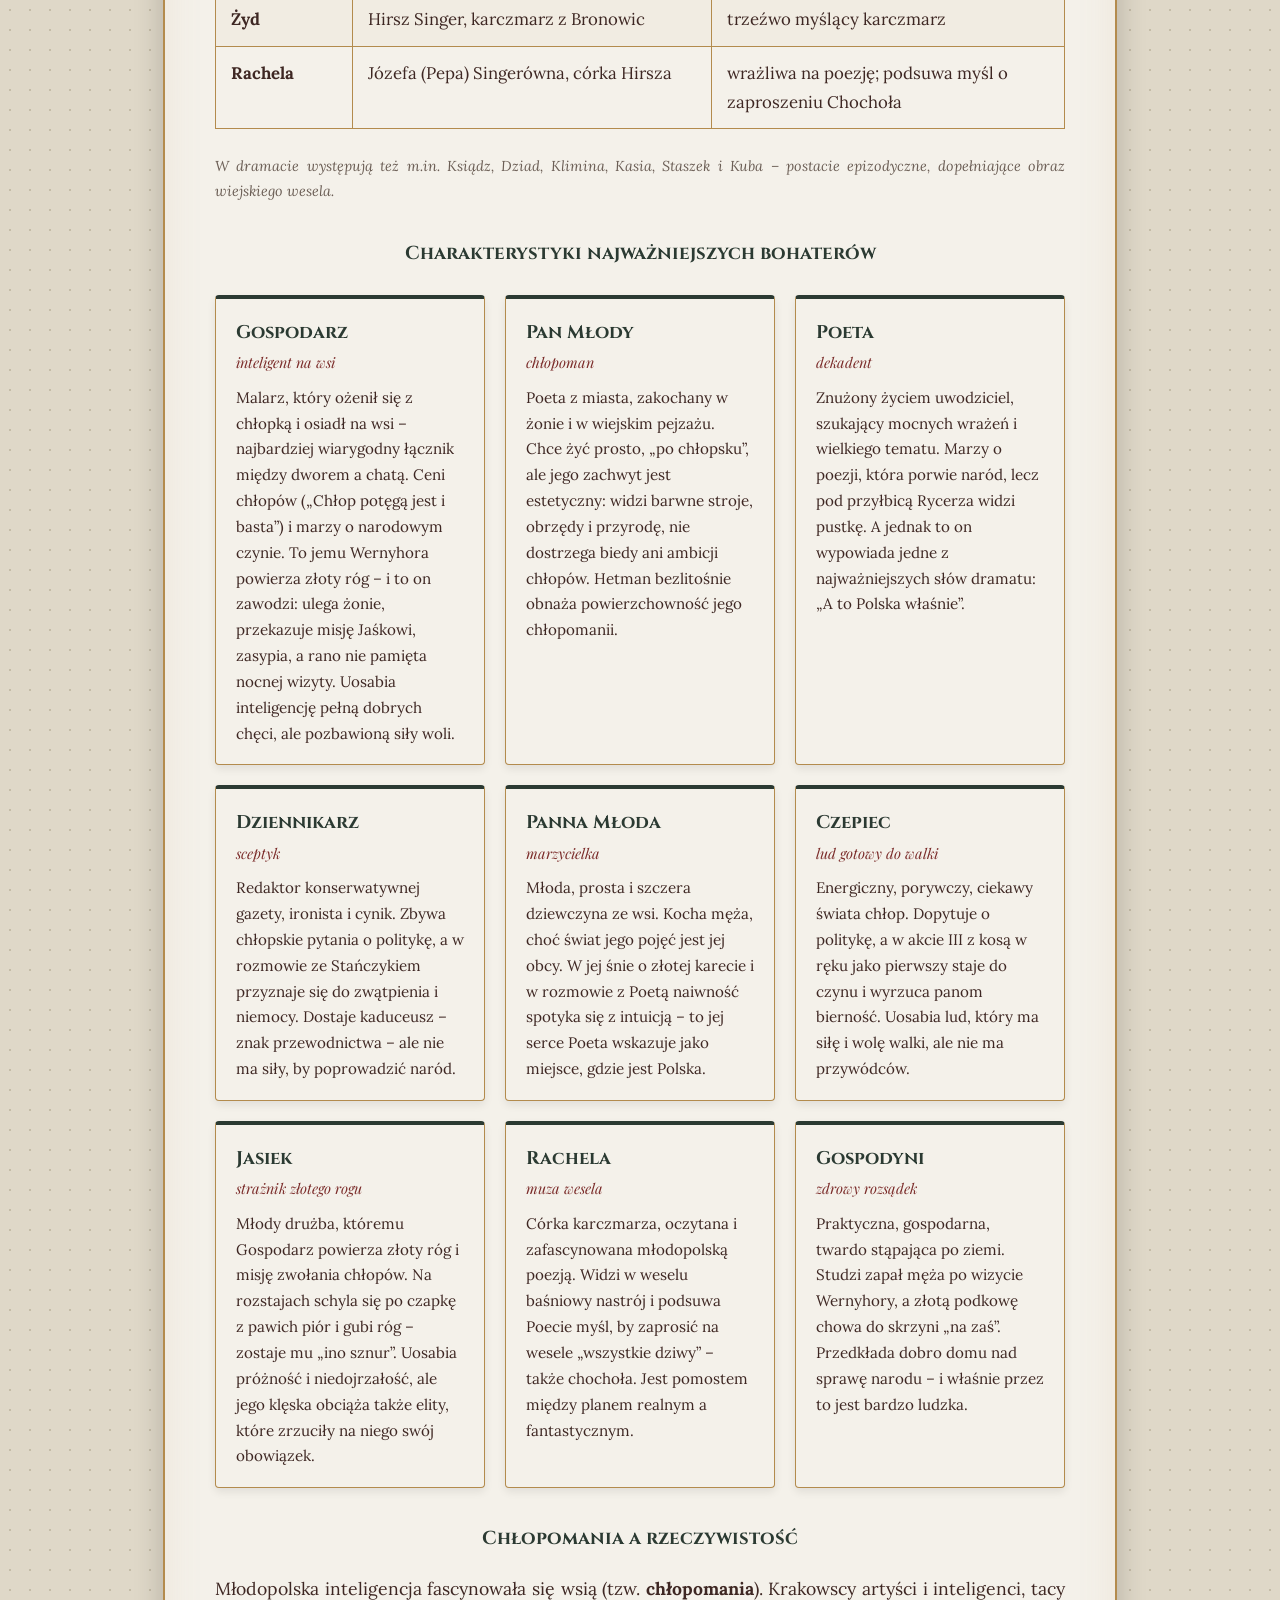
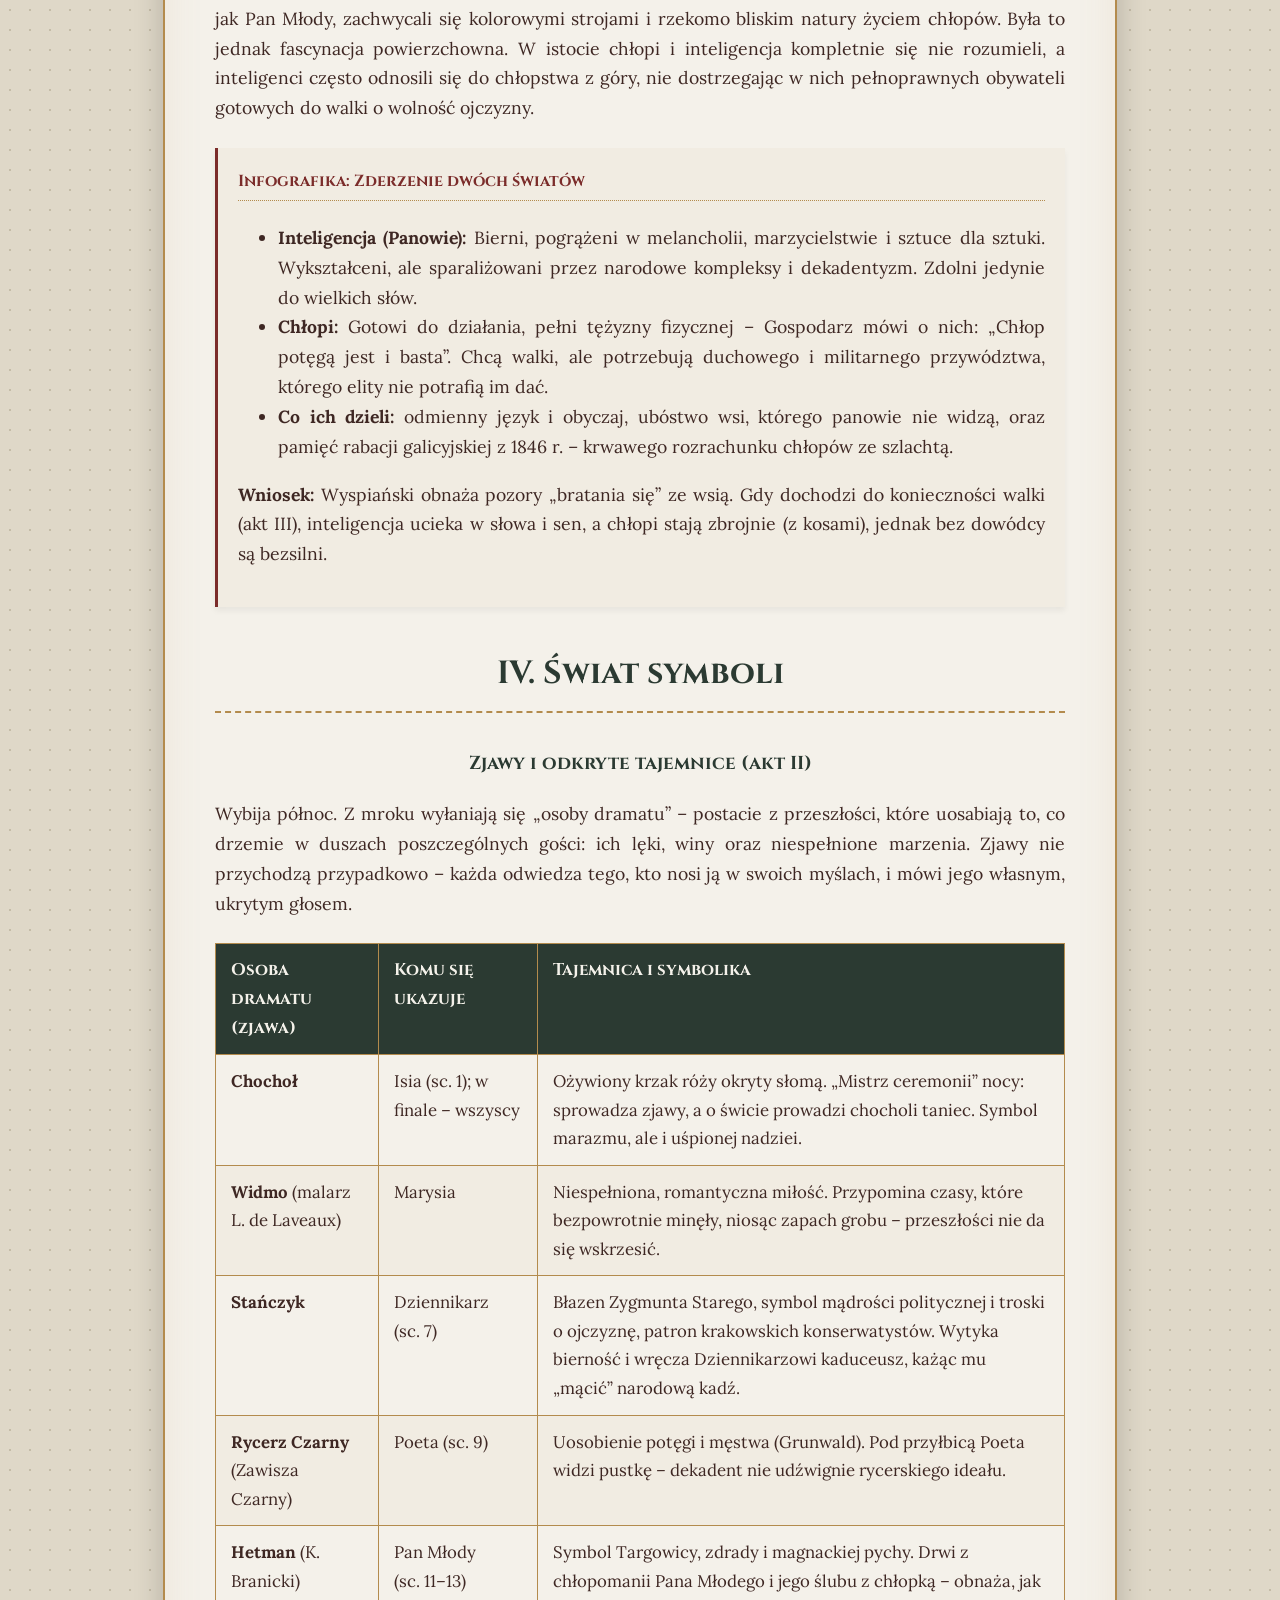
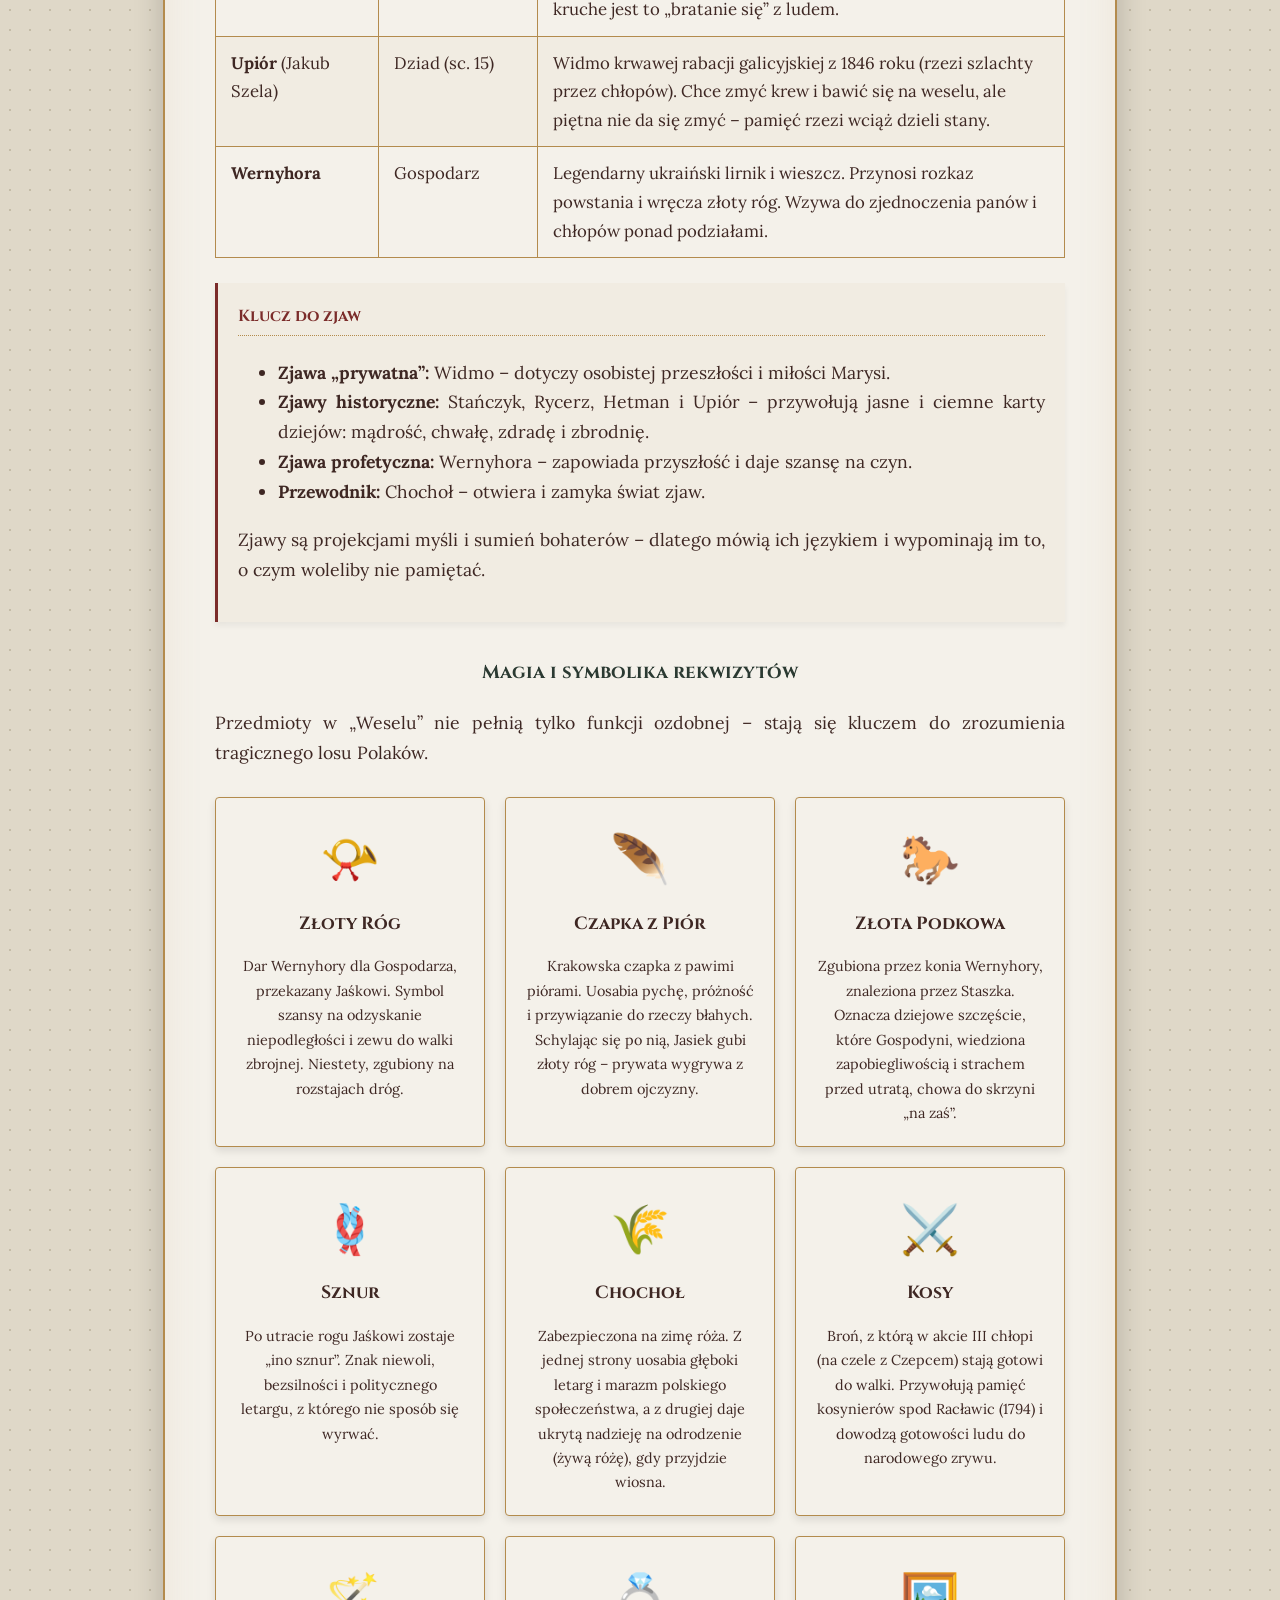
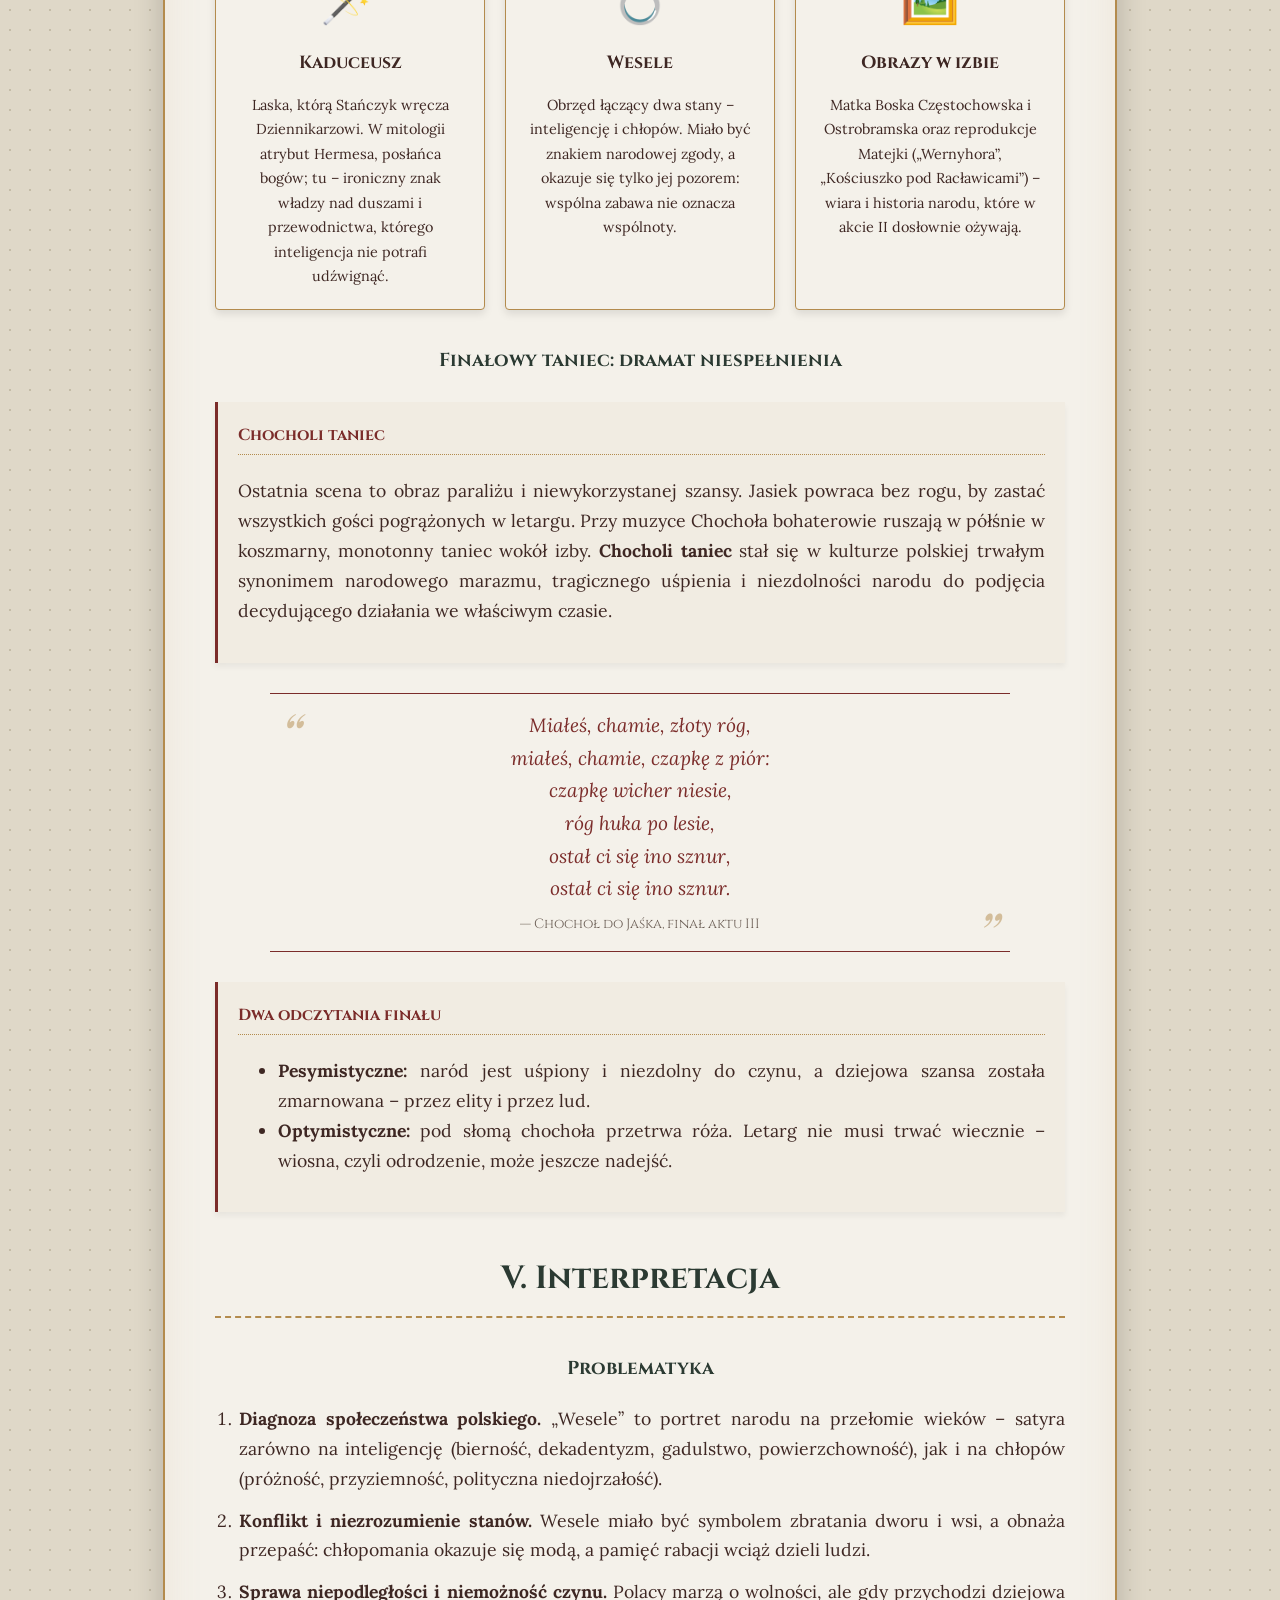
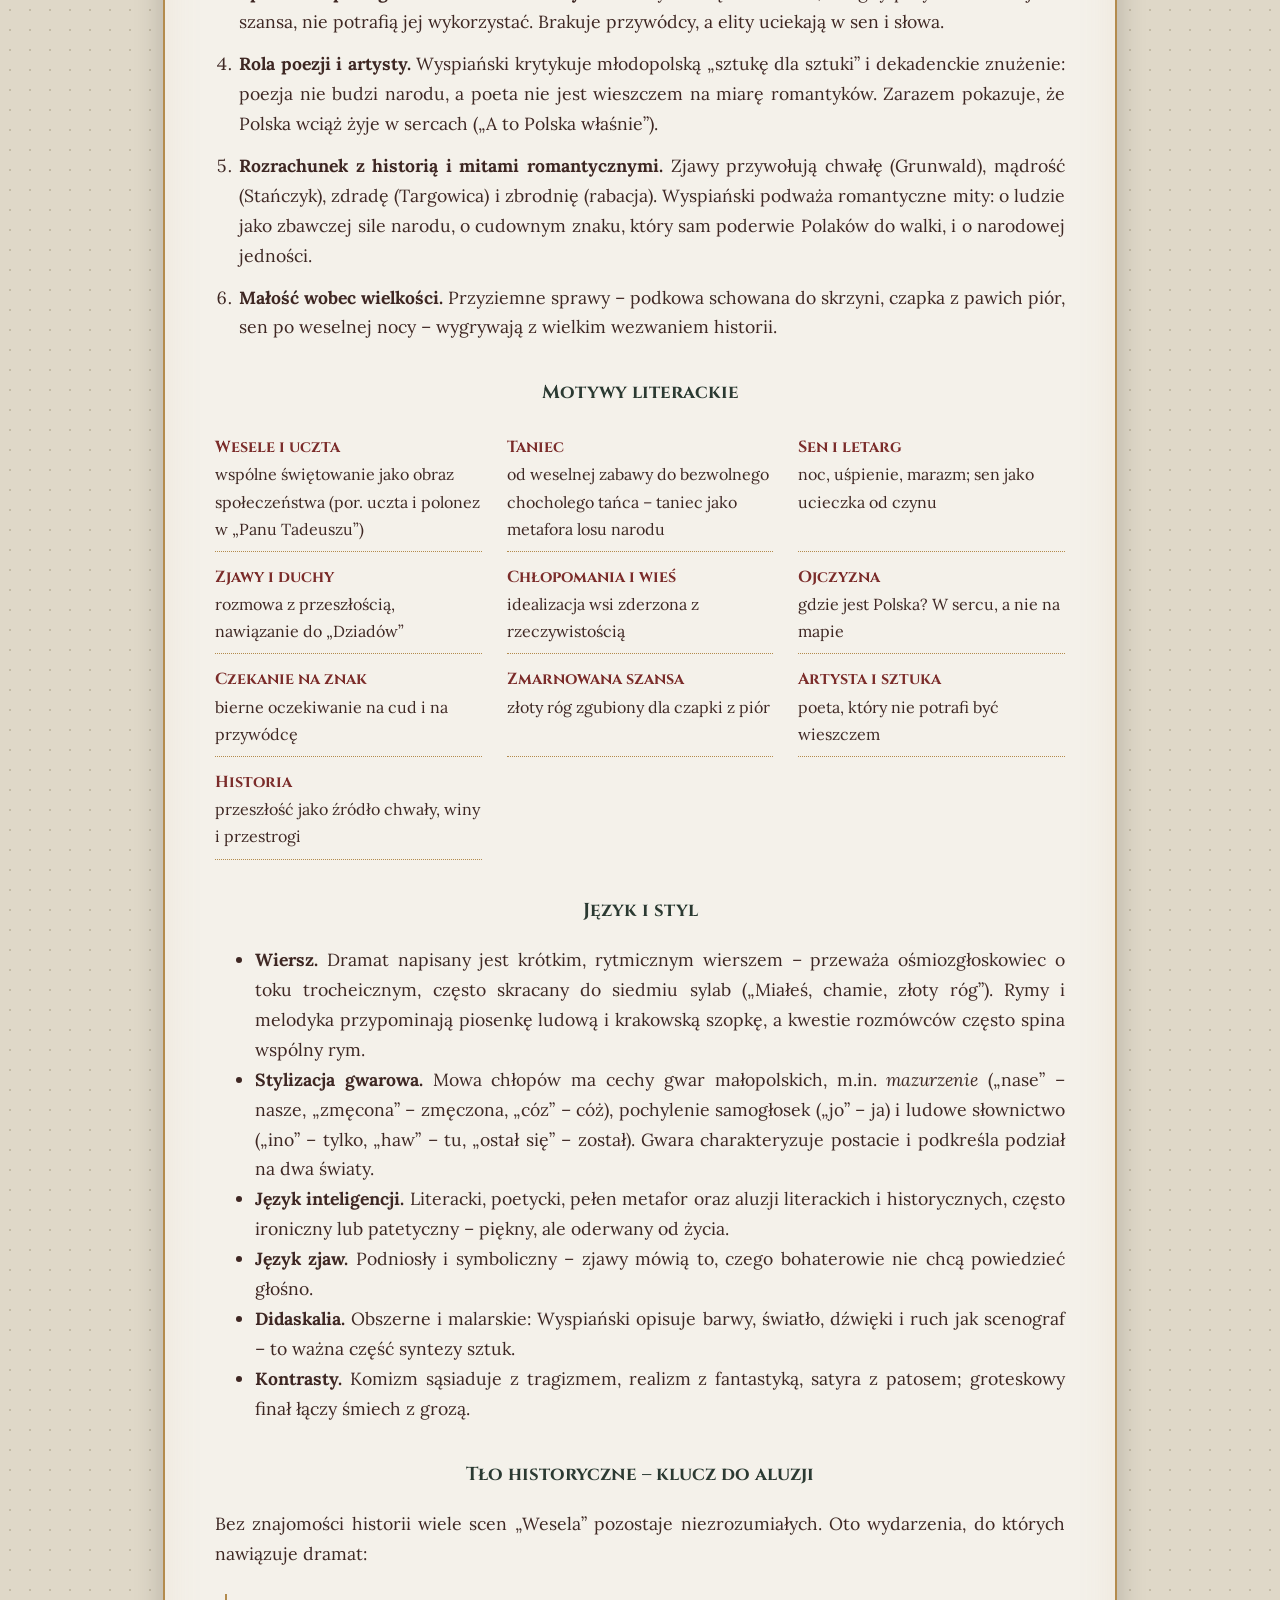
==== commit cf1cf84c: "Napraw obrazek na stronie głównej, rozbuduj opracowanie i quiz - index: adres obrazka wskazywał niei" ====
--- a/opracowanie.html
+++ b/opracowanie.html
@@ -4,144 +4,712 @@
     <meta charset="UTF-8">
     <meta name="viewport" content="width=device-width, initial-scale=1.0">
     <title>Wesele - Opracowanie Lektury</title>
+    <meta name="description" content="Opracowanie „Wesela” Wyspiańskiego: geneza, czas i miejsce akcji, kompozycja, streszczenie aktów, plan wydarzeń, bohaterowie i pierwowzory, zjawy, symbole, problematyka, cytaty i ściąga maturalna.">
+    <link rel="icon" href="assets/img/favicon.svg" type="image/svg+xml">
+    <link rel="preconnect" href="https://fonts.googleapis.com">
+    <link rel="preconnect" href="https://fonts.gstatic.com" crossorigin>
     <link href="https://fonts.googleapis.com/css2?family=Cinzel:wght@600;700&family=Lora:ital,wght@0,400;0,700;1,400;1,700&family=Playfair+Display:ital,wght@0,600;1,600&display=swap" rel="stylesheet">
     <link rel="stylesheet" href="assets/css/style.css">
 </head>
 <body>
 
 <div class="container fade-in">
-    <h1>Wesele</h1>
+    <h1 id="top">Wesele</h1>
     <div class="ornament">❦ ❧ ❦</div>
-    <h3 style="text-align: center; border: none; margin-top: -10px;">Stanisława Wyspiańskiego</h3>
+    <p class="subtitle">Stanisława Wyspiańskiego</p>
 
     <!-- Nawigacja -->
-    <nav>
+    <nav class="site-nav" aria-label="Menu główne">
         <ul>
             <li><a href="index.html">Strona Główna</a></li>
-            <li><a href="opracowanie.html">Opracowanie Lektury</a></li>
+            <li><a href="opracowanie.html" aria-current="page">Opracowanie Lektury</a></li>
             <li><a href="quiz.html">Egzamin (Quiz)</a></li>
         </ul>
     </nav>
 
-    <div class="section fade-in" id="edukacja">
+    <div class="section" id="edukacja">
         <h2>Wiedza Złotym Rogiem</h2>
-        
+
         <div class="box">
-            Utwór oparty na autentycznym weselu poety Lucjana Rydla z chłopką Jadwigą Mikołajczykówną, które odbyło się w listopadzie 1900 r. 
-            Akcja toczy się w krakowskich Bronowicach, w dworku Włodzimierza Tetmajera. "Wesele" to dramat neoromantyczny i symboliczny.
+            Utwór oparty na autentycznym weselu poety Lucjana Rydla z chłopką Jadwigą Mikołajczykówną, które odbyło się 20 listopada 1900 r.
+            Akcja toczy się w podkrakowskich Bronowicach Małych, w domu malarza Włodzimierza Tetmajera. „Wesele” to dramat symboliczny, który z jednej nocy weselnej czyni diagnozę całego narodu.
         </div>
 
-        <div class="quote-box fade-in">
+        <div class="quote-box">
             Niech na całym świecie wojna, byle polska wieś zaciszna, byle polska wieś spokojna.
+            <span class="quote-author">— Dziennikarz, akt I</span>
         </div>
 
-        <h3>I. Chłopomania a rzeczywistość</h3>
-        <p>
-            Młodopolska inteligencja fascynowała się wsią (tzw. <strong>chłopomania</strong>). Krakowscy mieszczanie, tacy jak Pan Młody, zachwycali się kolorowymi strojami i rzekomo bliskim natury życiem chłopów. Była to jednak fascynacja powierzchowna. W istocie, chłopi i inteligencja kompletnie się nie rozumieli, a inteligenci często odnosili się do chłopstwa z góry, nie dostrzegając w nich pełnoprawnych obywateli gotowych do walki o wolność ojczyzny. 
-        </p>
-
-        <div class="knowledge-capsule fade-in">
-            <h4>Infografika: Zderzenie dwóch światów</h4>
+        <!-- Spis treści -->
+        <nav class="toc" aria-labelledby="spis">
+            <h3 id="spis">Spis treści</h3>
+            <ol>
+                <li><a href="#wprowadzenie">Wprowadzenie</a>
+                    <ul>
+                        <li><a href="#karta">Karta lektury</a></li>
+                        <li><a href="#geneza">Geneza utworu</a></li>
+                        <li><a href="#czas-miejsce">Czas i miejsce akcji</a></li>
+                        <li><a href="#gatunek">Gatunek i kompozycja</a></li>
+                    </ul>
+                </li>
+                <li><a href="#fabula">Fabuła</a>
+                    <ul>
+                        <li><a href="#streszczenie">Streszczenie akt po akcie</a></li>
+                        <li><a href="#plan">Plan wydarzeń</a></li>
+                    </ul>
+                </li>
+                <li><a href="#bohaterowie">Bohaterowie</a>
+                    <ul>
+                        <li><a href="#pierwowzory">Postacie i pierwowzory</a></li>
+                        <li><a href="#charakterystyki">Charakterystyki</a></li>
+                        <li><a href="#chlopomania">Chłopomania a rzeczywistość</a></li>
+                    </ul>
+                </li>
+                <li><a href="#swiat-symboli">Świat symboli</a>
+                    <ul>
+                        <li><a href="#zjawy">Zjawy – osoby dramatu</a></li>
+                        <li><a href="#rekwizyty">Rekwizyty i symbole</a></li>
+                        <li><a href="#chocholi-taniec">Chocholi taniec</a></li>
+                    </ul>
+                </li>
+                <li><a href="#interpretacja">Interpretacja</a>
+                    <ul>
+                        <li><a href="#problematyka">Problematyka</a></li>
+                        <li><a href="#motywy">Motywy literackie</a></li>
+                        <li><a href="#jezyk">Język i styl</a></li>
+                        <li><a href="#tlo">Tło historyczne</a></li>
+                    </ul>
+                </li>
+                <li><a href="#matura">Przed maturą</a>
+                    <ul>
+                        <li><a href="#cytaty">Najważniejsze cytaty</a></li>
+                        <li><a href="#recepcja">Recepcja i konteksty</a></li>
+                        <li><a href="#sciaga">Ściąga maturalna</a></li>
+                        <li><a href="#slowniczek">Słowniczek pojęć</a></li>
+                    </ul>
+                </li>
+            </ol>
+        </nav>
+
+        <!-- ============ I. WPROWADZENIE ============ -->
+        <section id="wprowadzenie">
+            <h2>I. Wprowadzenie</h2>
+
+            <h3 id="karta">Karta lektury</h3>
+            <dl class="facts">
+                <dt>Autor</dt>
+                <dd>Stanisław Wyspiański (1869–1907) – dramatopisarz, poeta, malarz, grafik i projektant witraży, twórca idei „teatru ogromnego”, nazywany „czwartym wieszczem”</dd>
+                <dt>Epoka</dt>
+                <dd>Młoda Polska (modernizm)</dd>
+                <dt>Rodzaj i gatunek</dt>
+                <dd>dramat; dramat symboliczny (neoromantyczny), zwany też dramatem narodowym</dd>
+                <dt>Powstanie</dt>
+                <dd>przełom 1900 i 1901 r.; prapremiera 16 marca 1901 r. w Teatrze Miejskim w Krakowie (dziś Teatr im. Juliusza Słowackiego)</dd>
+                <dt>Czas akcji</dt>
+                <dd>jedna listopadowa noc 1900 r. – od wieczora do świtu</dd>
+                <dt>Miejsce akcji</dt>
+                <dd>izba w domu Gospodarza w Bronowicach Małych pod Krakowem</dd>
+                <dt>Budowa</dt>
+                <dd>trzy akty (38, 30 i 37 scen), tekst pisany wierszem</dd>
+                <dt>Kluczowe symbole</dt>
+                <dd>Chochoł, złoty róg, czapka z pawich piór, sznur, złota podkowa, kosy, chocholi taniec</dd>
+            </dl>
+
+            <h3 id="geneza">Geneza utworu</h3>
+            <p>
+                20 listopada 1900 r. w kościele Mariackim w Krakowie poeta Lucjan Rydel poślubił Jadwigę Mikołajczykównę, córkę gospodarza z podkrakowskich Bronowic Małych. Wesele odbyło się w Bronowicach, w domu malarza Włodzimierza Tetmajera, który wcześniej ożenił się z Anną – siostrą panny młodej. Przy jednym stole spotkały się dwa światy: krakowska inteligencja i artyści oraz bronowiccy chłopi.
+            </p>
+            <p>
+                Wśród gości był Stanisław Wyspiański – szkolny przyjaciel pana młodego. To, co zobaczył i usłyszał tej nocy, stało się kanwą dramatu. Tempo pracy było niezwykłe: prapremiera odbyła się już 16 marca 1901 r. w Teatrze Miejskim w Krakowie (reżyserował Adolf Walewski we współpracy z autorem), a wydanie książkowe ukazało się wiosną tego samego roku.
+            </p>
+            <p>
+                Spektakl wywołał sensację. Widzowie bez trudu rozpoznawali w bohaterach prawdziwych uczestników wesela – znane postacie krakowskiego środowiska artystycznego i mieszkańców Bronowic. Klucz do postaci opisał później Tadeusz Boy-Żeleński w słynnym szkicu „Plotka o »Weselu« Wyspiańskiego”.
+            </p>
+
+            <div class="knowledge-capsule">
+                <h4>Dlaczego to ważne?</h4>
+                <p>Małżeństwo Rydla było głośnym przejawem <strong>chłopomanii</strong> – modnej wśród młodopolskiej inteligencji fascynacji wsią. Wyspiański nie pisze jednak reportażu z wesela: prawdziwe przyjęcie staje się pretekstem do rozrachunku z całym społeczeństwem polskim, jego historią i narodowymi mitami.</p>
+            </div>
+
+            <h3 id="czas-miejsce">Czas i miejsce akcji</h3>
+            <p>
+                <strong>Miejsce:</strong> izba w domu Gospodarza w Bronowicach Małych pod Krakowem. Za ścianą trwa zabawa – słychać muzykę i przytupy tańczących – a do izby goście przychodzą, by odpocząć i porozmawiać. Za oknem jest sad, a w nim krzak róży okryty na zimę słomą: chochoł.
+            </p>
+            <p>
+                <strong>Czas:</strong> jedna listopadowa noc 1900 r. – od późnego wieczora (akt I), przez północ i godziny nocne (akt II), aż do świtu (akt III). Czas akcji niemal pokrywa się z czasem trwania wesela.
+            </p>
+            <p>
+                Wyspiański – z wykształcenia malarz – drobiazgowo opisuje w didaskaliach wnętrze izby. Ściany są bielone na siwo, niemal błękitnie, a wiszą na nich obrazy Matki Boskiej Częstochowskiej i Ostrobramskiej oraz reprodukcje dzieł Jana Matejki: „Wernyhora” i „Kościuszko pod Racławicami”. Już scenografia zapowiada więc tematy wiary, historii i narodowego zrywu, które powrócą w kolejnych aktach.
+            </p>
+
+            <div class="knowledge-capsule">
+                <h4>Symbolika czasu i miejsca</h4>
+                <ul>
+                    <li><strong>Izba</strong> to mikrokosmos Polski – spotykają się w niej wszystkie stany, a na ścianach wisi narodowa historia i wiara.</li>
+                    <li><strong>Listopad</strong> to w polskiej tradycji miesiąc zrywów niepodległościowych (powstanie listopadowe 1830 r.).</li>
+                    <li><strong>Kraków</strong> leżał w zaborze austriackim, w autonomicznej Galicji – miał względną swobodę kulturalną, ale nie niepodległość.</li>
+                    <li><strong>Noc</strong> to czas snów, zjaw i ujawniania ukrytych myśli, a <strong>świt</strong> – czas próby i rozczarowania.</li>
+                </ul>
+            </div>
+
+            <h3 id="gatunek">Gatunek i kompozycja</h3>
+            <p>
+                „Wesele” to <strong>dramat symboliczny</strong> (neoromantyczny), nazywany też <strong>dramatem narodowym</strong>. Realistycznie odmalowane wesele przenika się tu ze światem fantastycznym, a postacie, przedmioty i gesty mają wieloznaczne, symboliczne sensy. Wyspiański sięga po tradycję romantyczną – zjawy przywołują skojarzenia z „Dziadami”, a Wernyhora pojawiał się m.in. u Słowackiego – ale prowadzi z nią polemikę.
+            </p>
+            <p>
+                Kompozycja przypomina <strong>krakowską szopkę</strong>: postacie wchodzą do izby parami, rozmawiają i znikają jak kukiełki. Wyspiański zachowuje klasyczną <strong>jedność czasu i miejsca</strong>, ale akcja jest luźna i składa się z wielu epizodów. Słowo łączy się tu z muzyką, tańcem, światłem i plastyczną scenografią – zgodnie z ideą <strong>syntezy sztuk</strong> („teatru ogromnego”).
+            </p>
+
+            <div class="acts-grid">
+                <div class="act-card">
+                    <h4>Akt I · 38 scen</h4>
+                    <span class="act-type">realistyczny</span>
+                    <p>Późny wieczór. Rozmowy gości odsłaniają podziały społeczne, chłopomanię i wzajemne niezrozumienie. Na koniec Pan Młody zaprasza na wesele Chochoła.</p>
+                </div>
+                <div class="act-card">
+                    <h4>Akt II · 30 scen</h4>
+                    <span class="act-type">fantastyczny (wizyjny)</span>
+                    <p>Po północy bohaterom ukazują się zjawy – odbicia ich lęków, win i marzeń. Wernyhora przynosi wezwanie do czynu i złoty róg.</p>
+                </div>
+                <div class="act-card">
+                    <h4>Akt III · 37 scen</h4>
+                    <span class="act-type">realistyczno-fantastyczny</span>
+                    <p>Świt. Chłopi z kosami czekają na znak, panowie zawodzą, Jasiek gubi róg. Dramat zamyka chocholi taniec.</p>
+                </div>
+            </div>
+
+            <div class="knowledge-capsule">
+                <h4>Klamra kompozycyjna</h4>
+                <p>Dramat otwiera i zamyka taniec: radosna zabawa weselna z początku zamienia się w finale w senny, bezwolny chocholi taniec. Między nimi rozgrywa się historia wielkiej dziejowej szansy – i jej zaprzepaszczenia.</p>
+            </div>
+        </section>
+
+        <!-- ============ II. FABUŁA ============ -->
+        <section id="fabula">
+            <h2>II. Fabuła</h2>
+
+            <h3 id="streszczenie">Streszczenie akt po akcie</h3>
+
+            <details class="act" open>
+                <summary>Akt I <span class="act-tag">– realistyczny, późny wieczór</span></summary>
+                <div class="act-body">
+                    <p>Do izby obok sali tanecznej zaglądają kolejni goście. Rozmowa za rozmową odsłania dwa światy, które spotkały się na weselu, ale wcale się nie rozumieją. Najważniejsze rozmowy:</p>
+                    <ul>
+                        <li><strong>Czepiec i Dziennikarz.</strong> Chłop pyta o politykę: „Cóż tam, panie, w polityce? Chińczyki trzymają się mocno!?”. Dziennikarz zbywa go i wyznaje, że od wsi oczekuje tylko spokoju: „Niech na całym świecie wojna, byle polska wieś zaciszna, byle polska wieś spokojna”.</li>
+                        <li><strong>Radczyni i Klimina.</strong> Pani z miasta rozmawia z chłopką z wyższością i niezrozumieniem – obie strony niewiele o sobie wiedzą.</li>
+                        <li><strong>Pan Młody i Panna Młoda.</strong> Są zakochani, ale żyją w innych wyobrażeniach: on zachwyca się wsią jak pięknym obrazem, ona patrzy na świat prosto i praktycznie.</li>
+                        <li><strong>Poeta i Maryna.</strong> Poeta-dekadent flirtuje, rozprawiając o miłości i sztuce – jego słowa brzmią pięknie, ale pusto.</li>
+                        <li><strong>Gospodarz i Poeta.</strong> Gospodarz, który od lat żyje na wsi, wierzy w siłę chłopów: „Chłop potęgą jest i basta”.</li>
+                        <li><strong>Rachela i Poeta.</strong> Córka karczmarza, zafascynowana poezją, widzi w weselu baśniowy nastrój. Z jej inspiracji Poeta namawia Pana Młodego, by zaprosił na wesele wszystkie „dziwy” – także chochoła stojącego w sadzie. Pan Młody otwiera okno i zaprasza Chochoła, a Panna Młoda dla żartu powtarza zaproszenie.</li>
+                    </ul>
+                </div>
+            </details>
+
+            <details class="act">
+                <summary>Akt II <span class="act-tag">– fantastyczny, po północy</span></summary>
+                <div class="act-body">
+                    <p>Na zaproszenie z aktu I przychodzi Chochoł – i sprowadza na wesele „gości” z innego świata. Każda zjawa ukazuje się temu, kto nosi ją w swoich myślach.</p>
+                    <ul>
+                        <li><strong>Isia i Chochoł</strong> (sc.&nbsp;1). Córka Gospodarza jako pierwsza widzi słomianego przybysza („Kto mnie wołał, czego chciał…”) i przegania go, wołając na niego „głupi śmieciu”. Chochoł zapowiada, że przyjedzie tu „gości wiele”.</li>
+                        <li><strong>Marysia i Widmo.</strong> Siostrze Panny Młodej ukazuje się jej zmarły narzeczony, malarz. Wspomina dawną miłość, ale bije od niego chłód i zapach grobu – Marysia odtrąca zjawę; przeszłości nie da się wskrzesić.</li>
+                        <li><strong>Dziennikarz i Stańczyk</strong> (sc.&nbsp;7). Królewski błazen – symbol politycznej mądrości – wytyka Dziennikarzowi jałowość i bierność. Dziennikarz przyznaje się do zwątpienia, a Stańczyk wręcza mu kaduceusz, by nim „mącił” narodową kadź, czyli poruszał sumienia rodaków.</li>
+                        <li><strong>Poeta i Rycerz Czarny</strong> (sc.&nbsp;9). Zawisza Czarny, wcielenie rycerskiej siły i chwały Grunwaldu, przypomina Poecie o powinnościach artysty. Gdy Poeta zagląda pod przyłbicę Rycerza, widzi pustkę – odbicie własnej duchowej pustki.</li>
+                        <li><strong>Pan Młody i Hetman</strong> (sc.&nbsp;11–13). Hetman Branicki, targowiczanin cierpiący męki za zdradę, drwi z Pana Młodego – pana, który „zbratał się” z chłopstwem i ożenił z chłopką. Spotkanie obnaża powierzchowność chłopomanii.</li>
+                        <li><strong>Dziad i Upiór</strong> (sc.&nbsp;15). Zakrwawiony Jakub Szela, przywódca rabacji galicyjskiej z 1846 r., chce przyłączyć się do wesela i prosi o wodę, by zmyć z siebie krew. Piętna na czole nie da się jednak zmyć. Przerażony Dziad przegania zjawę.</li>
+                        <li><strong>Gospodarz i Wernyhora.</strong> Legendarny lirnik – ten sam, którego Gospodarz zna z obrazu Matejki na ścianie – przybywa z wezwaniem do powstania: przed świtem trzeba rozesłać gońców i zebrać ludzi z okolicznych wsi. Wręcza Gospodarzowi złoty róg, na którego głos naród ma powstać.</li>
+                        <li><strong>Po odjeździe Wernyhory.</strong> Gospodyni studzi zapał męża. Gospodarz powierza róg Jaśkowi i każe mu objechać wsie i wrócić, zanim kur zapieje po raz trzeci. Staszek znajduje złotą podkowę zgubioną przez konia Wernyhory, a Gospodyni chowa ją do malowanej skrzyni „na zaś”.</li>
+                    </ul>
+                </div>
+            </details>
+
+            <details class="act">
+                <summary>Akt III <span class="act-tag">– realistyczno-fantastyczny, świt</span></summary>
+                <div class="act-body">
+                    <p>Zbliża się świt. Goście są zmęczeni, a nocne zdarzenia mieszają się z jawą.</p>
+                    <ul>
+                        <li><strong>Panna Młoda i Poeta</strong> (sc.&nbsp;16). Panna Młoda opowiada sen o podróży złotą karetą do Polski i pyta, gdzie ta Polska jest. Poeta każe jej położyć rękę na sercu: „A to Polska właśnie”.</li>
+                        <li><strong>Czepiec z kosą.</strong> Chłopi rozmawiają o tajemniczym nocnym gościu i szykują się do walki. Wyrwany ze snu Gospodarz nie pamięta ani wizyty Wernyhory, ani danych obietnic. Czepiec zarzuca panom, że zamiast działać – tylko mówią.</li>
+                        <li><strong>Oczekiwanie.</strong> Chłopi z kosami ustawionymi na sztorc stoją przed chatą i nasłuchują tętentu – znaku, że nadciąga Wernyhora. Panowie są bezradni: nie potrafią ani uwierzyć, ani poprowadzić.</li>
+                        <li><strong>Powrót Jaśka.</strong> Jasiek wraca bez złotego rogu – zgubił go na rozstajach, gdy schylił się po czapkę z pawich piór. Został mu tylko sznur.</li>
+                        <li><strong>Chocholi taniec.</strong> Zamiast rogu odzywa się muzyka Chochoła. Zebrani, jak w transie, ruszają w senny, bezwolny taniec, a Jasiek na próżno próbuje ich zbudzić. Chochoł drwi: „Miałeś, chamie, złoty róg…”.</li>
+                    </ul>
+                </div>
+            </details>
+
+            <h3 id="plan">Plan wydarzeń</h3>
+            <ol class="plan">
+                <li class="act-divider">Akt I</li>
+                <li>Goście weselni przychodzą do izby, by odpocząć od tańca.</li>
+                <li>Czepiec wypytuje Dziennikarza o politykę i zostaje zbyty.</li>
+                <li>Rozmowy par (Radczyni i Klimina, Pan Młody i Panna Młoda, Poeta i Maryna, Gospodarz i Poeta) odsłaniają przepaść między inteligencją a chłopami.</li>
+                <li>Rachela zachwyca się poetycką aurą wesela.</li>
+                <li>Za namową Poety Pan Młody zaprasza na wesele Chochoła.</li>
+                <li class="act-divider">Akt II</li>
+                <li>Po północy Chochoł ukazuje się Isi.</li>
+                <li>Marysi ukazuje się Widmo zmarłego narzeczonego.</li>
+                <li>Stańczyk rozmawia z Dziennikarzem i wręcza mu kaduceusz.</li>
+                <li>Poecie ukazuje się Rycerz – pod przyłbicą Poeta widzi pustkę.</li>
+                <li>Hetman Branicki drwi z Pana Młodego.</li>
+                <li>Upiór – Jakub Szela – nachodzi Dziada.</li>
+                <li>Wernyhora wzywa Gospodarza do powstania i wręcza mu złoty róg.</li>
+                <li>Gospodyni studzi zapał męża; Gospodarz posyła Jaśka z rogiem, by zwołał chłopów.</li>
+                <li>Staszek znajduje złotą podkowę, Gospodyni chowa ją do skrzyni.</li>
+                <li class="act-divider">Akt III</li>
+                <li>Panna Młoda opowiada Poecie swój sen; Poeta wskazuje jej serce: „A to Polska właśnie”.</li>
+                <li>Czepiec zbiera chłopów z kosami; Gospodarz nie pamięta nocnej wizyty Wernyhory.</li>
+                <li>Wszyscy nasłuchują nadejścia Wernyhory.</li>
+                <li>Jasiek wraca bez rogu – zgubił go, schylając się po czapkę z pawich piór.</li>
+                <li>Chochoł zaczyna grać, a zebrani zapadają w letargiczny chocholi taniec.</li>
+            </ol>
+        </section>
+
+        <!-- ============ III. BOHATEROWIE ============ -->
+        <section id="bohaterowie">
+            <h2>III. Bohaterowie</h2>
+
+            <h3 id="pierwowzory">Postacie i ich pierwowzory</h3>
+            <p>Niemal każda realna postać „Wesela” ma swój pierwowzór wśród gości prawdziwego wesela. Bohaterowie dzielą się na trzy grupy: goście z miasta (inteligencja), gospodarze i goście z Bronowic (chłopi) oraz „osoby dramatu”, czyli zjawy, omówione w części <a href="#zjawy">IV</a>.</p>
+
+            <div class="table-wrap">
+                <table class="table-postacie">
+                    <thead>
+                        <tr>
+                            <th scope="col">Postać</th>
+                            <th scope="col">Pierwowzór</th>
+                            <th scope="col">W dramacie</th>
+                        </tr>
+                    </thead>
+                    <tbody>
+                        <tr class="group-row"><th colspan="3" scope="colgroup">Inteligencja – goście z miasta</th></tr>
+                        <tr><td><strong>Pan Młody</strong></td><td>Lucjan Rydel, poeta</td><td>chłopoman zakochany w żonie i w wiejskim pejzażu</td></tr>
+                        <tr><td><strong>Gospodarz</strong></td><td>Włodzimierz Tetmajer, malarz osiadły w Bronowicach</td><td>inteligent żonaty z chłopką; to jemu Wernyhora powierza złoty róg</td></tr>
+                        <tr><td><strong>Poeta</strong></td><td>Kazimierz Przerwa-Tetmajer, poeta, przyrodni brat Włodzimierza</td><td>dekadent marzący o wielkiej sztuce i czynie</td></tr>
+                        <tr><td><strong>Dziennikarz</strong></td><td>Rudolf Starzewski, redaktor krakowskiego „Czasu”</td><td>sceptyk i ironista, rozmówca Stańczyka</td></tr>
+                        <tr><td><strong>Nos</strong></td><td>Tadeusz Noskowski, malarz</td><td>pijany dekadent, obraz marazmu</td></tr>
+                        <tr><td><strong>Radczyni</strong></td><td>Antonina Domańska, pisarka (autorka „Historii żółtej ciżemki”)</td><td>pani z miasta patrząca na wieś z góry</td></tr>
+                        <tr><td><strong>Maryna, Zosia</strong></td><td>siostry Maria i Zofia Pareńskie, córki krakowskiego lekarza</td><td>panny z miasta; Maryna jest rozmówczynią Poety</td></tr>
+                        <tr><td><strong>Haneczka</strong></td><td>Anna Rydlówna, siostra pana młodego</td><td>panna z miasta</td></tr>
+                        <tr class="group-row"><th colspan="3" scope="colgroup">Chłopi – gospodarze i goście z Bronowic</th></tr>
+                        <tr><td><strong>Panna Młoda</strong></td><td>Jadwiga Mikołajczykówna</td><td>prosta, marzycielska dziewczyna ze wsi</td></tr>
+                        <tr><td><strong>Gospodyni</strong></td><td>Anna Tetmajerowa z Mikołajczyków, siostra panny młodej</td><td>praktyczna gospodyni; chowa złotą podkowę</td></tr>
+                        <tr><td><strong>Ojciec</strong></td><td>Jacenty Mikołajczyk, gospodarz z Bronowic</td><td>ojciec Panny Młodej</td></tr>
+                        <tr><td><strong>Marysia</strong></td><td>Maria Mikołajczykówna, siostra panny młodej</td><td>żona Wojtka; ukazuje się jej Widmo</td></tr>
+                        <tr><td><strong>Czepiec</strong></td><td>Błażej Czepiec, pisarz gminny z Bronowic</td><td>energiczny chłop, pierwszy gotów do walki</td></tr>
+                        <tr><td><strong>Kasper</strong></td><td>Kasper Czepiec, drużba na weselu</td><td>młody chłopak zakochany w Kasi</td></tr>
+                        <tr><td><strong>Jasiek</strong></td><td>brat panny młodej</td><td>drużba; gubi złoty róg</td></tr>
+                        <tr><td><strong>Isia</strong></td><td>Jadwiga Tetmajerówna, najstarsza córka Gospodarza</td><td>dziecko; jako pierwsza widzi Chochoła</td></tr>
+                        <tr class="group-row"><th colspan="3" scope="colgroup">Pozostali</th></tr>
+                        <tr><td><strong>Żyd</strong></td><td>Hirsz Singer, karczmarz z Bronowic</td><td>trzeźwo myślący karczmarz</td></tr>
+                        <tr><td><strong>Rachela</strong></td><td>Józefa (Pepa) Singerówna, córka Hirsza</td><td>wrażliwa na poezję; podsuwa myśl o zaproszeniu Chochoła</td></tr>
+                    </tbody>
+                </table>
+            </div>
+            <p class="table-note">W dramacie występują też m.in. Ksiądz, Dziad, Klimina, Kasia, Staszek i Kuba – postacie epizodyczne, dopełniające obraz wiejskiego wesela.</p>
+
+            <h3 id="charakterystyki">Charakterystyki najważniejszych bohaterów</h3>
+            <div class="card-grid">
+                <div class="card">
+                    <h4>Gospodarz</h4>
+                    <p class="card-meta">inteligent na wsi</p>
+                    <p>Malarz, który ożenił się z chłopką i osiadł na wsi – najbardziej wiarygodny łącznik między dworem a chatą. Ceni chłopów („Chłop potęgą jest i basta”) i marzy o narodowym czynie. To jemu Wernyhora powierza złoty róg – i to on zawodzi: ulega żonie, przekazuje misję Jaśkowi, zasypia, a rano nie pamięta nocnej wizyty. Uosabia inteligencję pełną dobrych chęci, ale pozbawioną siły woli.</p>
+                </div>
+                <div class="card">
+                    <h4>Pan Młody</h4>
+                    <p class="card-meta">chłopoman</p>
+                    <p>Poeta z miasta, zakochany w żonie i w wiejskim pejzażu. Chce żyć prosto, „po chłopsku”, ale jego zachwyt jest estetyczny: widzi barwne stroje, obrzędy i przyrodę, nie dostrzega biedy ani ambicji chłopów. Hetman bezlitośnie obnaża powierzchowność jego chłopomanii.</p>
+                </div>
+                <div class="card">
+                    <h4>Poeta</h4>
+                    <p class="card-meta">dekadent</p>
+                    <p>Znużony życiem uwodziciel, szukający mocnych wrażeń i wielkiego tematu. Marzy o poezji, która porwie naród, lecz pod przyłbicą Rycerza widzi pustkę. A jednak to on wypowiada jedne z najważniejszych słów dramatu: „A to Polska właśnie”.</p>
+                </div>
+                <div class="card">
+                    <h4>Dziennikarz</h4>
+                    <p class="card-meta">sceptyk</p>
+                    <p>Redaktor konserwatywnej gazety, ironista i cynik. Zbywa chłopskie pytania o politykę, a w rozmowie ze Stańczykiem przyznaje się do zwątpienia i niemocy. Dostaje kaduceusz – znak przewodnictwa – ale nie ma siły, by poprowadzić naród.</p>
+                </div>
+                <div class="card">
+                    <h4>Panna Młoda</h4>
+                    <p class="card-meta">marzycielka</p>
+                    <p>Młoda, prosta i szczera dziewczyna ze wsi. Kocha męża, choć świat jego pojęć jest jej obcy. W jej śnie o złotej karecie i w rozmowie z Poetą naiwność spotyka się z intuicją – to jej serce Poeta wskazuje jako miejsce, gdzie jest Polska.</p>
+                </div>
+                <div class="card">
+                    <h4>Czepiec</h4>
+                    <p class="card-meta">lud gotowy do walki</p>
+                    <p>Energiczny, porywczy, ciekawy świata chłop. Dopytuje o politykę, a w akcie III z kosą w ręku jako pierwszy staje do czynu i wyrzuca panom bierność. Uosabia lud, który ma siłę i wolę walki, ale nie ma przywódców.</p>
+                </div>
+                <div class="card">
+                    <h4>Jasiek</h4>
+                    <p class="card-meta">strażnik złotego rogu</p>
+                    <p>Młody drużba, któremu Gospodarz powierza złoty róg i misję zwołania chłopów. Na rozstajach schyla się po czapkę z pawich piór i gubi róg – zostaje mu „ino sznur”. Uosabia próżność i niedojrzałość, ale jego klęska obciąża także elity, które zrzuciły na niego swój obowiązek.</p>
+                </div>
+                <div class="card">
+                    <h4>Rachela</h4>
+                    <p class="card-meta">muza wesela</p>
+                    <p>Córka karczmarza, oczytana i zafascynowana młodopolską poezją. Widzi w weselu baśniowy nastrój i podsuwa Poecie myśl, by zaprosić na wesele „wszystkie dziwy” – także chochoła. Jest pomostem między planem realnym a fantastycznym.</p>
+                </div>
+                <div class="card">
+                    <h4>Gospodyni</h4>
+                    <p class="card-meta">zdrowy rozsądek</p>
+                    <p>Praktyczna, gospodarna, twardo stąpająca po ziemi. Studzi zapał męża po wizycie Wernyhory, a złotą podkowę chowa do skrzyni „na zaś”. Przedkłada dobro domu nad sprawę narodu – i właśnie przez to jest bardzo ludzka.</p>
+                </div>
+            </div>
+
+            <h3 id="chlopomania">Chłopomania a rzeczywistość</h3>
+            <p>
+                Młodopolska inteligencja fascynowała się wsią (tzw. <strong>chłopomania</strong>). Krakowscy artyści i inteligenci, tacy jak Pan Młody, zachwycali się kolorowymi strojami i rzekomo bliskim natury życiem chłopów. Była to jednak fascynacja powierzchowna. W istocie chłopi i inteligencja kompletnie się nie rozumieli, a inteligenci często odnosili się do chłopstwa z góry, nie dostrzegając w nich pełnoprawnych obywateli gotowych do walki o wolność ojczyzny.
+            </p>
+
+            <div class="knowledge-capsule">
+                <h4>Infografika: Zderzenie dwóch światów</h4>
+                <ul>
+                    <li><strong>Inteligencja (Panowie):</strong> Bierni, pogrążeni w melancholii, marzycielstwie i sztuce dla sztuki. Wykształceni, ale sparaliżowani przez narodowe kompleksy i dekadentyzm. Zdolni jedynie do wielkich słów.</li>
+                    <li><strong>Chłopi:</strong> Gotowi do działania, pełni tężyzny fizycznej – Gospodarz mówi o nich: „Chłop potęgą jest i basta”. Chcą walki, ale potrzebują duchowego i militarnego przywództwa, którego elity nie potrafią im dać.</li>
+                    <li><strong>Co ich dzieli:</strong> odmienny język i obyczaj, ubóstwo wsi, którego panowie nie widzą, oraz pamięć rabacji galicyjskiej z 1846 r. – krwawego rozrachunku chłopów ze szlachtą.</li>
+                </ul>
+                <p><strong>Wniosek:</strong> Wyspiański obnaża pozory „bratania się” ze wsią. Gdy dochodzi do konieczności walki (akt III), inteligencja ucieka w słowa i sen, a chłopi stają zbrojnie (z kosami), jednak bez dowódcy są bezsilni.</p>
+            </div>
+        </section>
+
+        <!-- ============ IV. ŚWIAT SYMBOLI ============ -->
+        <section id="swiat-symboli">
+            <h2>IV. Świat symboli</h2>
+
+            <h3 id="zjawy">Zjawy i odkryte tajemnice (akt II)</h3>
+            <p>Wybija północ. Z mroku wyłaniają się „osoby dramatu” – postacie z przeszłości, które uosabiają to, co drzemie w duszach poszczególnych gości: ich lęki, winy oraz niespełnione marzenia. Zjawy nie przychodzą przypadkowo – każda odwiedza tego, kto nosi ją w swoich myślach, i mówi jego własnym, ukrytym głosem.</p>
+
+            <div class="table-wrap">
+                <table class="table-zjawy">
+                    <thead>
+                        <tr>
+                            <th scope="col">Osoba dramatu (zjawa)</th>
+                            <th scope="col">Komu się ukazuje</th>
+                            <th scope="col">Tajemnica i symbolika</th>
+                        </tr>
+                    </thead>
+                    <tbody>
+                        <tr>
+                            <td><strong>Chochoł</strong></td>
+                            <td>Isia (sc.&nbsp;1); w finale – wszyscy</td>
+                            <td>Ożywiony krzak róży okryty słomą. „Mistrz ceremonii” nocy: sprowadza zjawy, a o świcie prowadzi chocholi taniec. Symbol marazmu, ale i uśpionej nadziei.</td>
+                        </tr>
+                        <tr>
+                            <td><strong>Widmo</strong> (malarz L. de Laveaux)</td>
+                            <td>Marysia</td>
+                            <td>Niespełniona, romantyczna miłość. Przypomina czasy, które bezpowrotnie minęły, niosąc zapach grobu – przeszłości nie da się wskrzesić.</td>
+                        </tr>
+                        <tr>
+                            <td><strong>Stańczyk</strong></td>
+                            <td>Dziennikarz (sc.&nbsp;7)</td>
+                            <td>Błazen Zygmunta Starego, symbol mądrości politycznej i troski o ojczyznę, patron krakowskich konserwatystów. Wytyka bierność i wręcza Dziennikarzowi kaduceusz, każąc mu „mącić” narodową kadź.</td>
+                        </tr>
+                        <tr>
+                            <td><strong>Rycerz Czarny</strong> (Zawisza Czarny)</td>
+                            <td>Poeta (sc.&nbsp;9)</td>
+                            <td>Uosobienie potęgi i męstwa (Grunwald). Pod przyłbicą Poeta widzi pustkę – dekadent nie udźwignie rycerskiego ideału.</td>
+                        </tr>
+                        <tr>
+                            <td><strong>Hetman</strong> (K. Branicki)</td>
+                            <td>Pan Młody (sc.&nbsp;11–13)</td>
+                            <td>Symbol Targowicy, zdrady i magnackiej pychy. Drwi z chłopomanii Pana Młodego i jego ślubu z chłopką – obnaża, jak kruche jest to „bratanie się” z ludem.</td>
+                        </tr>
+                        <tr>
+                            <td><strong>Upiór</strong> (Jakub Szela)</td>
+                            <td>Dziad (sc.&nbsp;15)</td>
+                            <td>Widmo krwawej rabacji galicyjskiej z 1846 roku (rzezi szlachty przez chłopów). Chce zmyć krew i bawić się na weselu, ale piętna nie da się zmyć – pamięć rzezi wciąż dzieli stany.</td>
+                        </tr>
+                        <tr>
+                            <td><strong>Wernyhora</strong></td>
+                            <td>Gospodarz</td>
+                            <td>Legendarny ukraiński lirnik i wieszcz. Przynosi rozkaz powstania i wręcza złoty róg. Wzywa do zjednoczenia panów i chłopów ponad podziałami.</td>
+                        </tr>
+                    </tbody>
+                </table>
+            </div>
+
+            <div class="knowledge-capsule">
+                <h4>Klucz do zjaw</h4>
+                <ul>
+                    <li><strong>Zjawa „prywatna”:</strong> Widmo – dotyczy osobistej przeszłości i miłości Marysi.</li>
+                    <li><strong>Zjawy historyczne:</strong> Stańczyk, Rycerz, Hetman i Upiór – przywołują jasne i ciemne karty dziejów: mądrość, chwałę, zdradę i zbrodnię.</li>
+                    <li><strong>Zjawa profetyczna:</strong> Wernyhora – zapowiada przyszłość i daje szansę na czyn.</li>
+                    <li><strong>Przewodnik:</strong> Chochoł – otwiera i zamyka świat zjaw.</li>
+                </ul>
+                <p>Zjawy są projekcjami myśli i sumień bohaterów – dlatego mówią ich językiem i wypominają im to, o czym woleliby nie pamiętać.</p>
+            </div>
+
+            <h3 id="rekwizyty">Magia i symbolika rekwizytów</h3>
+            <p>Przedmioty w „Weselu” nie pełnią tylko funkcji ozdobnej – stają się kluczem do zrozumienia tragicznego losu Polaków.</p>
+
+            <div class="props-grid">
+                <div class="prop-card">
+                    <div class="prop-icon" aria-hidden="true">📯</div>
+                    <h4>Złoty Róg</h4>
+                    <p>Dar Wernyhory dla Gospodarza, przekazany Jaśkowi. Symbol szansy na odzyskanie niepodległości i zewu do walki zbrojnej. Niestety, zgubiony na rozstajach dróg.</p>
+                </div>
+
+                <div class="prop-card">
+                    <div class="prop-icon" aria-hidden="true">🪶</div>
+                    <h4>Czapka z Piór</h4>
+                    <p>Krakowska czapka z pawimi piórami. Uosabia pychę, próżność i przywiązanie do rzeczy błahych. Schylając się po nią, Jasiek gubi złoty róg – prywata wygrywa z dobrem ojczyzny.</p>
+                </div>
+
+                <div class="prop-card">
+                    <div class="prop-icon" aria-hidden="true">🐎</div>
+                    <h4>Złota Podkowa</h4>
+                    <p>Zgubiona przez konia Wernyhory, znaleziona przez Staszka. Oznacza dziejowe szczęście, które Gospodyni, wiedziona zapobiegliwością i strachem przed utratą, chowa do skrzyni „na zaś”.</p>
+                </div>
+
+                <div class="prop-card">
+                    <div class="prop-icon" aria-hidden="true">🪢</div>
+                    <h4>Sznur</h4>
+                    <p>Po utracie rogu Jaśkowi zostaje „ino sznur”. Znak niewoli, bezsilności i politycznego letargu, z którego nie sposób się wyrwać.</p>
+                </div>
+
+                <div class="prop-card">
+                    <div class="prop-icon" aria-hidden="true">🌾</div>
+                    <h4>Chochoł</h4>
+                    <p>Zabezpieczona na zimę róża. Z jednej strony uosabia głęboki letarg i marazm polskiego społeczeństwa, a z drugiej daje ukrytą nadzieję na odrodzenie (żywą różę), gdy przyjdzie wiosna.</p>
+                </div>
+
+                <div class="prop-card">
+                    <div class="prop-icon" aria-hidden="true">⚔️</div>
+                    <h4>Kosy</h4>
+                    <p>Broń, z którą w akcie III chłopi (na czele z Czepcem) stają gotowi do walki. Przywołują pamięć kosynierów spod Racławic (1794) i dowodzą gotowości ludu do narodowego zrywu.</p>
+                </div>
+
+                <div class="prop-card">
+                    <div class="prop-icon" aria-hidden="true">🪄</div>
+                    <h4>Kaduceusz</h4>
+                    <p>Laska, którą Stańczyk wręcza Dziennikarzowi. W mitologii atrybut Hermesa, posłańca bogów; tu – ironiczny znak władzy nad duszami i przewodnictwa, którego inteligencja nie potrafi udźwignąć.</p>
+                </div>
+
+                <div class="prop-card">
+                    <div class="prop-icon" aria-hidden="true">💍</div>
+                    <h4>Wesele</h4>
+                    <p>Obrzęd łączący dwa stany – inteligencję i chłopów. Miało być znakiem narodowej zgody, a okazuje się tylko jej pozorem: wspólna zabawa nie oznacza wspólnoty.</p>
+                </div>
+
+                <div class="prop-card">
+                    <div class="prop-icon" aria-hidden="true">🖼️</div>
+                    <h4>Obrazy w izbie</h4>
+                    <p>Matka Boska Częstochowska i Ostrobramska oraz reprodukcje Matejki („Wernyhora”, „Kościuszko pod Racławicami”) – wiara i historia narodu, które w akcie II dosłownie ożywają.</p>
+                </div>
+            </div>
+
+            <h3 id="chocholi-taniec">Finałowy taniec: dramat niespełnienia</h3>
+            <div class="knowledge-capsule">
+                <h4>Chocholi taniec</h4>
+                <p>Ostatnia scena to obraz paraliżu i niewykorzystanej szansy. Jasiek powraca bez rogu, by zastać wszystkich gości pogrążonych w letargu. Przy muzyce Chochoła bohaterowie ruszają w półśnie w koszmarny, monotonny taniec wokół izby. <strong>Chocholi taniec</strong> stał się w kulturze polskiej trwałym synonimem narodowego marazmu, tragicznego uśpienia i niezdolności narodu do podjęcia decydującego działania we właściwym czasie.</p>
+            </div>
+
+            <div class="quote-box" style="border-color: var(--accent-red); color: var(--accent-red);">
+                Miałeś, chamie, złoty róg,<br>miałeś, chamie, czapkę z piór:<br>czapkę wicher niesie,<br>róg huka po lesie,<br>ostał ci się ino sznur,<br>ostał ci się ino sznur.
+                <span class="quote-author">— Chochoł do Jaśka, finał aktu III</span>
+            </div>
+
+            <div class="knowledge-capsule">
+                <h4>Dwa odczytania finału</h4>
+                <ul>
+                    <li><strong>Pesymistyczne:</strong> naród jest uśpiony i niezdolny do czynu, a dziejowa szansa została zmarnowana – przez elity i przez lud.</li>
+                    <li><strong>Optymistyczne:</strong> pod słomą chochoła przetrwa róża. Letarg nie musi trwać wiecznie – wiosna, czyli odrodzenie, może jeszcze nadejść.</li>
+                </ul>
+            </div>
+        </section>
+
+        <!-- ============ V. INTERPRETACJA ============ -->
+        <section id="interpretacja">
+            <h2>V. Interpretacja</h2>
+
+            <h3 id="problematyka">Problematyka</h3>
+            <ol class="issues">
+                <li><strong>Diagnoza społeczeństwa polskiego.</strong> „Wesele” to portret narodu na przełomie wieków – satyra zarówno na inteligencję (bierność, dekadentyzm, gadulstwo, powierzchowność), jak i na chłopów (próżność, przyziemność, polityczna niedojrzałość).</li>
+                <li><strong>Konflikt i niezrozumienie stanów.</strong> Wesele miało być symbolem zbratania dworu i wsi, a obnaża przepaść: chłopomania okazuje się modą, a pamięć rabacji wciąż dzieli ludzi.</li>
+                <li><strong>Sprawa niepodległości i niemożność czynu.</strong> Polacy marzą o wolności, ale gdy przychodzi dziejowa szansa, nie potrafią jej wykorzystać. Brakuje przywódcy, a elity uciekają w sen i słowa.</li>
+                <li><strong>Rola poezji i artysty.</strong> Wyspiański krytykuje młodopolską „sztukę dla sztuki” i dekadenckie znużenie: poezja nie budzi narodu, a poeta nie jest wieszczem na miarę romantyków. Zarazem pokazuje, że Polska wciąż żyje w sercach („A to Polska właśnie”).</li>
+                <li><strong>Rozrachunek z historią i mitami romantycznymi.</strong> Zjawy przywołują chwałę (Grunwald), mądrość (Stańczyk), zdradę (Targowica) i zbrodnię (rabacja). Wyspiański podważa romantyczne mity: o ludzie jako zbawczej sile narodu, o cudownym znaku, który sam poderwie Polaków do walki, i o narodowej jedności.</li>
+                <li><strong>Małość wobec wielkości.</strong> Przyziemne sprawy – podkowa schowana do skrzyni, czapka z pawich piór, sen po weselnej nocy – wygrywają z wielkim wezwaniem historii.</li>
+            </ol>
+
+            <h3 id="motywy">Motywy literackie</h3>
+            <ul class="motif-grid">
+                <li><strong>Wesele i uczta</strong> wspólne świętowanie jako obraz społeczeństwa (por. uczta i polonez w „Panu Tadeuszu”)</li>
+                <li><strong>Taniec</strong> od weselnej zabawy do bezwolnego chocholego tańca – taniec jako metafora losu narodu</li>
+                <li><strong>Sen i letarg</strong> noc, uśpienie, marazm; sen jako ucieczka od czynu</li>
+                <li><strong>Zjawy i duchy</strong> rozmowa z przeszłością, nawiązanie do „Dziadów”</li>
+                <li><strong>Chłopomania i wieś</strong> idealizacja wsi zderzona z rzeczywistością</li>
+                <li><strong>Ojczyzna</strong> gdzie jest Polska? W sercu, a nie na mapie</li>
+                <li><strong>Czekanie na znak</strong> bierne oczekiwanie na cud i na przywódcę</li>
+                <li><strong>Zmarnowana szansa</strong> złoty róg zgubiony dla czapki z piór</li>
+                <li><strong>Artysta i sztuka</strong> poeta, który nie potrafi być wieszczem</li>
+                <li><strong>Historia</strong> przeszłość jako źródło chwały, winy i przestrogi</li>
+            </ul>
+
+            <h3 id="jezyk">Język i styl</h3>
             <ul>
-                <li><strong>Inteligencja (Panowie):</strong> Bierni, pogrążeni w melancholii, marzycielstwie i sztuce dla sztuki. Wykształceni, ale sparaliżowani przez narodowe kompleksy i dekadentyzm. Zdolni jedynie do wielkich słów.</li>
-                <li><strong>Chłopi:</strong> Gotowi do działania, pełni tężyzny fizycznej ("Chłop potęgą jest i basta"). Chcą walki, ale potrzebują duchowego i militarnego przywództwa, którego elity odmawiają im dać.</li>
+                <li><strong>Wiersz.</strong> Dramat napisany jest krótkim, rytmicznym wierszem – przeważa ośmiozgłoskowiec o toku trocheicznym, często skracany do siedmiu sylab („Miałeś, chamie, złoty róg”). Rymy i melodyka przypominają piosenkę ludową i krakowską szopkę, a kwestie rozmówców często spina wspólny rym.</li>
+                <li><strong>Stylizacja gwarowa.</strong> Mowa chłopów ma cechy gwar małopolskich, m.in. <em>mazurzenie</em> („nase” – nasze, „zmęcona” – zmęczona, „cóz” – cóż), pochylenie samogłosek („jo” – ja) i ludowe słownictwo („ino” – tylko, „haw” – tu, „ostał się” – został). Gwara charakteryzuje postacie i podkreśla podział na dwa światy.</li>
+                <li><strong>Język inteligencji.</strong> Literacki, poetycki, pełen metafor oraz aluzji literackich i historycznych, często ironiczny lub patetyczny – piękny, ale oderwany od życia.</li>
+                <li><strong>Język zjaw.</strong> Podniosły i symboliczny – zjawy mówią to, czego bohaterowie nie chcą powiedzieć głośno.</li>
+                <li><strong>Didaskalia.</strong> Obszerne i malarskie: Wyspiański opisuje barwy, światło, dźwięki i ruch jak scenograf – to ważna część syntezy sztuk.</li>
+                <li><strong>Kontrasty.</strong> Komizm sąsiaduje z tragizmem, realizm z fantastyką, satyra z patosem; groteskowy finał łączy śmiech z grozą.</li>
             </ul>
-            <p><strong>Wniosek:</strong> Wyspiański obnaża pozory "bratania się" ze wsią. Gdy dochodzi do konieczności walki (Akt III), inteligencja ucieka w poezję, a chłopi stają zbrojnie (z kosami), jednak bez dowódcy są bezsilni.</p>
-        </div>
-
-        <h3>II. Zjawy i Odkryte Tajemnice (Akt II)</h3>
-        <p>Wybija północ. Muzyka cichnie, a z mroku wyłaniają się "Osoby dramatu" – duchy przeszłości, które uosabiają to, co drzemie w duszach poszczególnych gości: ich lęki, winy oraz niespełnione marzenia.</p>
-        
-        <table class="fade-in">
-            <tr>
-                <th>Osoba dramatu (Zjawa)</th>
-                <th>Postać realna</th>
-                <th>Tajemnica i Symbolika</th>
-            </tr>
-            <tr>
-                <td><strong>Widmo</strong> (malarz L. de Laveaux)</td>
-                <td>Marysia</td>
-                <td>Niespełniona, romantyczna tęsknota. Przypomina czasy, które bezpowrotnie utracono, niosąc zapach grobu.</td>
-            </tr>
-            <tr>
-                <td><strong>Stańczyk</strong></td>
-                <td>Dziennikarz</td>
-                <td>Symbol mądrości i troski o ojczyznę. Wypomina bierność i wręcza Dziennikarzowi "kaduceus polski", każąc mu dalej "mącić narodową kadź".</td>
-            </tr>
-            <tr>
-                <td><strong>Rycerz</strong> (Zawisza Czarny)</td>
-                <td>Poeta</td>
-                <td>Uosobienie potęgi, męstwa (Grunwald). Zestawiony z dekadenckim, kruchym Poetą, przypomina o straconej sile narodu.</td>
-            </tr>
-            <tr>
-                <td><strong>Hetman</strong> (K. Branicki)</td>
-                <td>Pan Młody</td>
-                <td>Symbol Targowicy i zdrady. Szydzi z "chłopomanii" Pana Młodego, nazywając jego ślub "farbowaniem się na chłopa".</td>
-            </tr>
-            <tr>
-                <td><strong>Upiór</strong> (Jakub Szela)</td>
-                <td>Dziad</td>
-                <td>Widmo krwawej rabacji galicyjskiej z 1846 roku (rzezi szlachty przez chłopów). Przypomina o przepaści nienawiści między stanami. Chce bawić się na weselu, wciąż mając krew na rękach.</td>
-            </tr>
-            <tr>
-                <td><strong>Wernyhora</strong></td>
-                <td>Gospodarz</td>
-                <td>Wieszcz i lutniarz ukraiński. Przynosi rozkaz powstania i wręcza Złoty Róg. Wzywa do zjednoczenia Panów i Chłopów ponad podziałami.</td>
-            </tr>
-        </table>
-
-        <h3>III. Magia i Symbolika Rekwizytów</h3>
-        <p>Przedmioty w "Weselu" nie pełnią tylko funkcji ozdobnej, a stają się kluczem do zrozumienia tragicznego losu Polaków.</p>
-
-        <div class="props-grid fade-in">
-            <div class="prop-card">
-                <div class="prop-icon">📯</div>
-                <h4>Złoty Róg</h4>
-                <p>Dar od Wernyhory dla Gospodarza, przekazany Jaśkowi. Symbol szansy na odzyskanie niepodległości, zewu do walki zbrojnej. Niestety, zgubiony na rozstajach dróg.</p>
-            </div>
-            
-            <div class="prop-card">
-                <div class="prop-icon">🪶</div>
-                <h4>Czapka z Piór</h4>
-                <p>Krakowska czapka z pawimi piórami. Uosabia pychę, egoizm i przywiązanie do rzeczy błahych. Schylając się po nią, Jasiek gubi złoty róg, przedkładając prywatyzmy nad dobro ojczyzny.</p>
-            </div>
-            
-            <div class="prop-card">
-                <div class="prop-icon">🐎</div>
-                <h4>Złota Podkowa</h4>
-                <p>Zgubiona przez wierzchowca Wernyhory. Oznacza ogromne, dziejowe szczęście, które Gospodyni, wiedniona chciwością i strachem przed utratą, chowa do skrzyni, "na potem".</p>
-            </div>
-            
-            <div class="prop-card">
-                <div class="prop-icon">🪢</div>
-                <h4>Sznur</h4>
-                <p>Po utracie rogu, Jaśkowi zostaje "ino sznur". Bezwzględny znak niewoli, zniewolenia i politycznego letargu, z którego nie sposób się wyrwać.</p>
-            </div>
-            
-            <div class="prop-card">
-                <div class="prop-icon">🌾</div>
-                <h4>Chochoł</h4>
-                <p>Zabezpieczona na zimę róża. Z jednej strony uosabia głęboki letarg i marazm polskiego społeczeństwa, a z drugiej daje ukrytą nadzieję na odrodzenie (żywą różę), gdy przyjdzie wiosna.</p>
-            </div>
-            
-            <div class="prop-card">
-                <div class="prop-icon">⚔️</div>
-                <h4>Kosa Racławicka</h4>
-                <p>Broń, w którą uzbrajają się w Akcie III chłopi (np. Czepiec). Przypomina chlubną pamięć o powstaniu kościuszkowskim i dowodzi fizycznej gotowości ludu do narodowego zrywu.</p>
-            </div>
-        </div>
-
-        <div class="knowledge-capsule fade-in">
-            <h4>Finałowy Taniec: Dramat Niespełnienia</h4>
-            <p>Ostatnia scena to obraz paraliżu i niewykorzystanej szansy. Jaśko powraca bez rogu, by zastać wszystkich gości pogrążonych w głębokim letargu. Na rozkaz Chochoła bohaterowie wyciągają ręce w półśnie i ruszają w koszmarny, monotonny taniec wokół izby. <strong>Chocholi taniec</strong> stał się w kulturze polskiej trwałym synonimem narodowego marazmu, tragicznego uśpienia i niezdolności narodu do podjęcia decydującego działania we właściwym czasie.</p>
-        </div>
-
-        <div class="quote-box fade-in" style="border-color: var(--accent-red); color: var(--accent-red);">
-            Miałeś, chamie, złoty róg, <br>miałeś, chamie, czapkę z piór:<br>ostał ci się ino sznur.
-        </div>
+
+            <h3 id="tlo">Tło historyczne – klucz do aluzji</h3>
+            <p>Bez znajomości historii wiele scen „Wesela” pozostaje niezrozumiałych. Oto wydarzenia, do których nawiązuje dramat:</p>
+            <ul class="timeline">
+                <li><span class="year">1410</span>Bitwa pod Grunwaldem; Zawisza Czarny z Garbowa staje się symbolem rycerskiej sławy.<span class="echo">→ Rycerz Czarny</span></li>
+                <li><span class="year">XVI w.</span>Stańczyk, błazen króla Zygmunta Starego, zapamiętany jako mędrzec i patriota.<span class="echo">→ Stańczyk</span></li>
+                <li><span class="year">XVIII w.</span>Legenda Wernyhory, ukraińskiego lirnika, który miał przepowiedzieć upadek i odrodzenie Polski.<span class="echo">→ Wernyhora, obraz Matejki w izbie</span></li>
+                <li><span class="year">1792</span>Konfederacja targowicka przeciw Konstytucji 3 maja; wśród jej przywódców hetman Ksawery Branicki.<span class="echo">→ Hetman</span></li>
+                <li><span class="year">1794</span>Insurekcja kościuszkowska; chłopscy kosynierzy pod Racławicami.<span class="echo">→ kosy, obraz „Kościuszko pod Racławicami”</span></li>
+                <li><span class="year">1846</span>Rabacja galicyjska: chłopi pod wodzą Jakuba Szeli, podsycani przez władze austriackie, mordują szlachtę.<span class="echo">→ Upiór</span></li>
+                <li><span class="year">lata 60. XIX w.</span>Galicja uzyskuje autonomię; Kraków staje się ośrodkiem polskiej kultury, choć wciąż leży w zaborze austriackim.<span class="echo">→ miejsce akcji</span></li>
+                <li><span class="year">1869</span>„Teka Stańczyka” – pamflet krakowskich konserwatystów, odtąd zwanych stańczykami.<span class="echo">→ Dziennikarz i Stańczyk</span></li>
+                <li><span class="year">1899–1902</span>Powstanie bokserów w Chinach i wojna burska – głośne tematy ówczesnej prasy.<span class="echo">→ „Chińczyki trzymają się mocno!?”</span></li>
+                <li><span class="year">20 XI 1900</span>Ślub Lucjana Rydla i Jadwigi Mikołajczykówny.<span class="echo">→ geneza dramatu</span></li>
+                <li><span class="year">16 III 1901</span>Prapremiera „Wesela” w Teatrze Miejskim w Krakowie.</li>
+            </ul>
+        </section>
+
+        <!-- ============ VI. PRZED MATURĄ ============ -->
+        <section id="matura">
+            <h2>VI. Przed maturą</h2>
+
+            <h3 id="cytaty">Najważniejsze cytaty</h3>
+            <div class="quote-list">
+                <div class="quote-item">
+                    <blockquote>„Cóż tam, panie, w polityce?<br>Chińczyki trzymają się mocno!?”</blockquote>
+                    <span class="who">Czepiec do Dziennikarza · akt I, sc.&nbsp;1</span>
+                    <p>Chłop interesuje się światem i polityką, a inteligent go lekceważy. Pierwsza scena od razu pokazuje niezrozumienie między stanami.</p>
+                </div>
+                <div class="quote-item">
+                    <blockquote>„Niech na całym świecie wojna,<br>byle polska wieś zaciszna,<br>byle polska wieś spokojna.”</blockquote>
+                    <span class="who">Dziennikarz · akt I, sc.&nbsp;1</span>
+                    <p>Inteligencja chce widzieć wieś jako sielankę, z dala od polityki i historii – kwintesencja powierzchownej chłopomanii.</p>
+                </div>
+                <div class="quote-item">
+                    <blockquote>„Chłop potęgą jest i basta.”</blockquote>
+                    <span class="who">Gospodarz do Poety · akt I</span>
+                    <p>Wiara w siłę ludu, którą akt III wystawi na próbę: siła jest, ale brakuje przywódców.</p>
+                </div>
+                <div class="quote-item">
+                    <blockquote>„Kto mnie wołał, czego chciał…”</blockquote>
+                    <span class="who">Chochoł do Isi · akt II, sc.&nbsp;1</span>
+                    <p>Pierwsze słowa Chochoła przypominają, że to goście sami przywołali go na wesele – świat zjaw jest odpowiedzią na ich własne myśli.</p>
+                </div>
+                <div class="quote-item">
+                    <blockquote>„A to Polska właśnie.”</blockquote>
+                    <span class="who">Poeta do Panny Młodej · akt III, sc.&nbsp;16</span>
+                    <p>Polski nie ma na mapie, ale żyje w sercach ludzi – jedna z najbardziej optymistycznych myśli dramatu.</p>
+                </div>
+                <div class="quote-item">
+                    <blockquote>„Miałeś, chamie, złoty róg,<br>miałeś, chamie, czapkę z piór:<br>czapkę wicher niesie,<br>róg huka po lesie,<br>ostał ci się ino sznur.”</blockquote>
+                    <span class="who">Chochoł do Jaśka · finał aktu III</span>
+                    <p>Gorzka puenta: szansa została zmarnowana, a to, co zostało, oznacza niewolę i bezsilność. Obelga „chamie” trafia w chłopa, ale wina rozkłada się na wszystkich.</p>
+                </div>
+            </div>
+
+            <h3 id="recepcja">Recepcja i konteksty</h3>
+            <p>
+                Prapremiera z 16 marca 1901 r. stała się wydarzeniem – o „Weselu” mówił cały Kraków, a dramat szybko uznano za jedno z najważniejszych dzieł polskiego teatru. Wyrażenie „chocholi taniec” weszło do polszczyzny jako określenie marazmu i bezwładnego trwania w niemocy.
+            </p>
+            <p>
+                W 1972 r. Andrzej Wajda nakręcił ekranizację dramatu. Zagrali w niej m.in. Daniel Olbrychski (Pan Młody), Ewa Ziętek (Panna Młoda), Andrzej Łapicki (Poeta), Wojciech Pszoniak (Dziennikarz), Marek Walczewski (Gospodarz) i Franciszek Pieczka (Czepiec); zdjęcia zrealizował Witold Sobociński.
+            </p>
+
+            <div class="knowledge-capsule">
+                <h4>Konteksty, które warto przywołać</h4>
+                <ul>
+                    <li><strong>„Dziady” cz. III</strong> (A. Mickiewicz) – Salon warszawski i podziały społeczne; cz. II – obrzęd przywoływania duchów.</li>
+                    <li><strong>„Pan Tadeusz”</strong> (A. Mickiewicz) – uczta i polonez jako obraz narodowej zgody, przeciwieństwo chocholego tańca.</li>
+                    <li><strong>„Kordian”</strong> (J. Słowacki) – niemoc bohatera w chwili próby i klęska czynu.</li>
+                    <li><strong>„Rozdziobią nas kruki, wrony…”</strong> (S. Żeromski) – przepaść między powstańcem a chłopem.</li>
+                    <li><strong>„Ludzie bezdomni”</strong> i <strong>„Przedwiośnie”</strong> (S. Żeromski) – obowiązki inteligencji wobec ludu i ojczyzny.</li>
+                    <li><strong>„Szewcy”</strong> (S.I. Witkiewicz) – chochoł jako parodia symbolu Wyspiańskiego.</li>
+                    <li><strong>„Tango”</strong> (S. Mrożek) – finałowe tango, często zestawiane z chocholim tańcem.</li>
+                    <li><strong>„Wesele”</strong> (reż. W. Smarzowski, 2004) – współczesne wesele jako satyryczny portret społeczeństwa.</li>
+                </ul>
+            </div>
+
+            <h3 id="sciaga">Ściąga maturalna</h3>
+            <div class="knowledge-capsule">
+                <h4>10 rzeczy, które musisz pamiętać</h4>
+                <ol>
+                    <li>Geneza: wesele Lucjana Rydla z Jadwigą Mikołajczykówną, 20 XI 1900 r., Bronowice Małe.</li>
+                    <li>Gatunek: dramat symboliczny i narodowy; trzy akty, jedność czasu i miejsca.</li>
+                    <li>Akt I jest realistyczny, akt II – fantastyczny (zjawy), akt III łączy oba plany.</li>
+                    <li>Zjawy to projekcje sumień i marzeń bohaterów – trzeba wiedzieć, kto komu się ukazuje.</li>
+                    <li>Chłopomania to powierzchowna fascynacja inteligencji wsią.</li>
+                    <li>Chłopów i inteligencję dzieli niezrozumienie i pamięć rabacji 1846 r.</li>
+                    <li>Złoty róg – szansa; czapka z piór – prywata; sznur – niewola; podkowa – szczęście schowane „na zaś”.</li>
+                    <li>Chochoł – marazm, ale i nadzieja (róża pod słomą).</li>
+                    <li>Chocholi taniec – bezwład narodu i niezdolność do czynu.</li>
+                    <li>„A to Polska właśnie” – Polska żyje w sercach Polaków.</li>
+                </ol>
+            </div>
+
+            <div class="knowledge-capsule">
+                <h4>Przykładowe zagadnienia</h4>
+                <ul>
+                    <li>Czy bohaterowie „Wesela” są gotowi do walki o niepodległość?</li>
+                    <li>Obraz inteligencji i chłopów w „Weselu”.</li>
+                    <li>Funkcja zjaw w dramacie Wyspiańskiego.</li>
+                    <li>Symbolika przedmiotów i gestów w „Weselu”.</li>
+                    <li>„Wesele” jako dramat o zmarnowanej szansie.</li>
+                    <li>Motyw tańca w literaturze („Pan Tadeusz”, „Wesele”, „Tango”).</li>
+                    <li>Jak Wyspiański rozprawia się z romantycznymi mitami?</li>
+                </ul>
+            </div>
+
+            <h3 id="slowniczek">Słowniczek pojęć</h3>
+            <dl class="glossary">
+                <dt>Chłopomania</dt>
+                <dd>fascynacja inteligencji przełomu XIX i XX w. wsią, jej obyczajem, strojem i sztuką; często powierzchowna.</dd>
+                <dt>Dekadentyzm</dt>
+                <dd>postawa znużenia, pesymizmu i poczucia schyłku cywilizacji, typowa dla Młodej Polski.</dd>
+                <dt>Dramat symboliczny</dt>
+                <dd>dramat, w którym realne wydarzenia przenikają się z fantastyką, a postacie i przedmioty mają wieloznaczne sensy.</dd>
+                <dt>Symbol a alegoria</dt>
+                <dd>symbol ma wiele możliwych znaczeń (np. chochoł), alegoria – jedno, ustalone.</dd>
+                <dt>Synteza sztuk („teatr ogromny”)</dt>
+                <dd>idea Wyspiańskiego, by łączyć w teatrze słowo, muzykę, taniec, plastykę i światło.</dd>
+                <dt>Didaskalia</dt>
+                <dd>uwagi autora dramatu o scenografii, ruchu i zachowaniu postaci.</dd>
+                <dt>Stylizacja gwarowa (dialektyzacja)</dt>
+                <dd>wprowadzenie do tekstu cech gwary ludowej.</dd>
+                <dt>Mazurzenie</dt>
+                <dd>cecha gwar: wymowa s, z, c, dz zamiast sz, ż, cz, dż (np. „nase” zamiast „nasze”).</dd>
+                <dt>Rabacja galicyjska</dt>
+                <dd>chłopskie wystąpienie przeciw szlachcie w Galicji w 1846 r., kierowane przez Jakuba Szelę.</dd>
+                <dt>Targowica</dt>
+                <dd>konfederacja magnatów z 1792 r. wymierzona w Konstytucję 3 maja; synonim zdrady narodowej.</dd>
+                <dt>Stańczycy</dt>
+                <dd>krakowscy konserwatyści, autorzy „Teki Stańczyka” (1869), przeciwnicy zbrojnych zrywów.</dd>
+                <dt>Kaduceusz</dt>
+                <dd>laska Hermesa, posłańca bogów; w „Weselu” ironiczny znak przewodnictwa.</dd>
+                <dt>Lirnik</dt>
+                <dd>wędrowny śpiewak grający na lirze korbowej; takim legendarnym lirnikiem był Wernyhora.</dd>
+                <dt>Chochoł</dt>
+                <dd>krzew (zwykle róża) okryty na zimę słomą.</dd>
+            </dl>
+        </section>
     </div>
 
+    <footer class="site-footer">
+        <p>Materiał edukacyjny do powtórki przed maturą. Pełny tekst „Wesela” (domena publiczna) przeczytasz w <a href="https://wolnelektury.pl/katalog/lektura/wesele/">Wolnych Lekturach</a>.</p>
+    </footer>
+
 </div>
+
+<a href="#top" class="to-top" aria-label="Wróć na górę strony">↑</a>
+
+<script>
+    // Przy wydruku rozwijamy wszystkie akty streszczenia
+    window.addEventListener('beforeprint', () => {
+        document.querySelectorAll('details').forEach(details => { details.open = true; });
+    });
+</script>
 
 </body>
 </html>
--- a/assets/css/style.css
+++ b/assets/css/style.css
@@ -5,6 +5,11 @@
     --paper: #f4f1ea;
     --dark-brown: #3e2723;
     --accent-red: #7b2c2a;
+    --muted: #6b5e55;
+}
+
+html {
+    scroll-behavior: smooth;
 }
 
 body {
@@ -61,6 +66,15 @@
     margin-top: 40px;
 }
 
+h3 {
+    margin-top: 35px;
+}
+
+/* Kotwice spisu treści nie chowają się pod krawędzią okna */
+[id] {
+    scroll-margin-top: 20px;
+}
+
 .ornament {
     text-align: center;
     color: var(--gold);
@@ -68,27 +82,80 @@
     margin-bottom: 20px;
 }
 
+/* Podtytuł pod nazwą lektury (wcześniej h3 ze stylem inline) */
+.subtitle {
+    font-family: 'Cinzel', serif;
+    font-size: 1.17em;
+    font-weight: 700;
+    text-align: center;
+    color: var(--dark-green);
+    margin: -10px 0 1em;
+}
+
+/* Obraz na stronie głównej */
+.hero {
+    margin: 20px 0 30px;
+}
+
 .hero-image {
+    display: block;
     width: 100%;
     height: auto;
     border: 3px solid var(--dark-green);
     border-radius: 2px;
     box-shadow: 0 5px 15px rgba(0,0,0,0.3);
-    margin-top: 20px;
-}
+    background-color: var(--dark-green);
+}
+
+/* Zastępnik pokazywany tylko wtedy, gdy reprodukcji nie da się wczytać */
+.hero-fallback {
+    display: none;
+    flex-direction: column;
+    align-items: center;
+    justify-content: center;
+    gap: 10px;
+    aspect-ratio: 107 / 69;
+    background: radial-gradient(circle at 50% 40%, #3d5246, var(--dark-green));
+    border: 3px solid var(--dark-green);
+    border-radius: 2px;
+    color: var(--light-gold);
+    font-family: 'Playfair Display', serif;
+    font-style: italic;
+    text-align: center;
+    padding: 20px;
+    box-sizing: border-box;
+}
+
+.hero-fallback .fallback-icon {
+    font-size: 4em;
+    font-style: normal;
+    line-height: 1;
+}
+
+.hero.img-missing .hero-image { display: none; }
+.hero.img-missing .hero-fallback { display: flex; }
 
 .image-caption {
     text-align: center;
     font-size: 0.85em;
     font-style: italic;
-    color: #666;
-    margin-bottom: 30px;
+    color: var(--muted);
+    margin-top: 8px;
     font-family: 'Playfair Display', serif;
+}
+
+.image-caption a {
+    color: inherit;
 }
 
 p, li {
     font-size: 1.1em;
     text-align: justify;
+    hyphens: auto;
+}
+
+.lead p {
+    text-align: center;
 }
 
 .box {
@@ -111,6 +178,7 @@
     border: 1px solid var(--gold);
     padding: 12px 15px;
     text-align: left;
+    vertical-align: top;
 }
 
 th {
@@ -120,6 +188,32 @@
 }
 
 tr:nth-child(even) { background-color: rgba(179, 139, 77, 0.05); }
+
+/* Na telefonie szeroka tabela przewija się w poziomie zamiast rozpychać stronę */
+.table-wrap {
+    overflow-x: auto;
+    margin: 25px 0;
+}
+
+.table-wrap table {
+    margin: 0;
+    min-width: 560px;
+}
+
+/* Wiersz-nagłówek grupy postaci w tabeli */
+.group-row th {
+    background-color: rgba(179, 139, 77, 0.25);
+    color: var(--dark-green);
+    text-align: center;
+    font-size: 0.95em;
+    letter-spacing: 1px;
+}
+
+.table-note {
+    font-size: 0.9em;
+    color: var(--muted);
+    font-style: italic;
+}
 
 /* Klasy dla Quizu z oryginalnego dokumentu + nowe */
 .quiz-container {
@@ -137,30 +231,93 @@
     margin-top: 0;
 }
 
+.quiz-intro {
+    text-align: center;
+    font-style: italic;
+}
+
+.question-block {
+    border: none;
+    border-bottom: 1px dotted rgba(212, 184, 134, 0.35);
+    margin: 0;
+    padding: 25px 0 10px;
+    min-width: 0;
+}
+
 .question {
     font-weight: bold;
     font-family: 'Playfair Display', serif;
     font-size: 1.2em;
-    margin-top: 25px;
     color: var(--light-gold);
 }
 
+/* legend z float zachowuje się jak zwykły blok (bez wcinania w ramkę fieldsetu) */
+legend.question {
+    float: left;
+    width: 100%;
+    padding: 0;
+}
+
 .options {
+    clear: both;
     list-style-type: none;
     padding-left: 0;
 }
 
 .options li {
-    margin: 10px 0;
+    margin: 6px 0;
+    text-align: left;
 }
 
 .options label {
+    display: flex;
+    align-items: baseline;
+    gap: 10px;
+    padding: 6px 10px;
+    border: 1px solid transparent;
+    border-radius: 4px;
     cursor: pointer;
     transition: color 0.2s;
 }
 
 .options label:hover {
     color: var(--gold);
+}
+
+.options input[type="radio"] {
+    accent-color: var(--gold);
+    flex-shrink: 0;
+}
+
+.options label.is-correct {
+    border-color: #6fbf73;
+    background-color: rgba(76, 175, 80, 0.15);
+}
+
+.options label.is-wrong {
+    border-color: #ff9999;
+    background-color: rgba(255, 153, 153, 0.12);
+    text-decoration: line-through;
+}
+
+.explanation {
+    font-size: 0.95em;
+    background-color: rgba(0, 0, 0, 0.2);
+    border-left: 3px solid var(--gold);
+    padding: 8px 12px;
+    margin: 5px 0 10px;
+}
+
+.quiz-error {
+    color: #ff9999;
+    text-align: center;
+}
+
+.progress-label {
+    text-align: center;
+    font-size: 0.9em;
+    color: var(--light-gold);
+    margin: -10px 0 15px;
 }
 
 button {
@@ -185,6 +342,16 @@
     box-shadow: 0 6px 12px rgba(0,0,0,0.3);
 }
 
+button:focus-visible,
+a:focus-visible {
+    outline: 3px solid var(--accent-red);
+    outline-offset: 3px;
+}
+
+.quiz-container button:focus-visible {
+    outline-color: var(--light-gold);
+}
+
 #result {
     margin-top: 25px;
     font-weight: bold;
@@ -195,14 +362,27 @@
     border-radius: 4px;
 }
 
-.symbol-list strong {
-    color: var(--accent-red);
-    font-family: 'Playfair Display', serif;
-    font-size: 1.1em;
+/* Pusty wynik nie zajmuje miejsca, ale zostaje w drzewie dostępności (aria-live) */
+#result:empty {
+    padding: 0;
+    margin: 0;
+}
+
+#result .result-hint {
+    font-size: 0.75em;
+    font-weight: normal;
+    font-style: italic;
+    text-align: center;
+    margin: 10px 0 0;
+}
+
+#result button {
+    margin-top: 20px;
+    font-size: 0.9em;
 }
 
 /* Secesyjne Menu Nawigacyjne */
-nav {
+.site-nav {
     text-align: center;
     margin-bottom: 30px;
     border-bottom: 1px solid var(--gold);
@@ -211,7 +391,7 @@
     background-color: rgba(179, 139, 77, 0.05);
 }
 
-nav ul {
+.site-nav ul {
     list-style: none;
     padding: 0;
     margin: 0;
@@ -221,11 +401,11 @@
     gap: 20px;
 }
 
-nav ul li {
+.site-nav ul li {
     display: inline;
 }
 
-nav ul li a {
+.site-nav ul li a {
     text-decoration: none;
     color: var(--dark-green);
     font-family: 'Cinzel', serif;
@@ -235,14 +415,14 @@
     position: relative;
 }
 
-nav ul li a::before {
+.site-nav ul li a::before {
     content: '❧';
     margin-right: 5px;
     color: var(--gold);
     opacity: 0;
     transition: opacity 0.3s ease;
 }
-nav ul li a::after {
+.site-nav ul li a::after {
     content: '❦';
     margin-left: 5px;
     color: var(--gold);
@@ -250,11 +430,13 @@
     transition: opacity 0.3s ease;
 }
 
-nav ul li a:hover {
+.site-nav ul li a:hover,
+.site-nav ul li a[aria-current="page"] {
     color: var(--accent-red);
 }
 
-nav ul li a:hover::before, nav ul li a:hover::after {
+.site-nav ul li a:hover::before, .site-nav ul li a:hover::after,
+.site-nav ul li a[aria-current="page"]::before, .site-nav ul li a[aria-current="page"]::after {
     opacity: 1;
 }
 
@@ -265,9 +447,16 @@
     }
     h1 { font-size: 2em; }
     h2 { font-size: 1.5em; }
-    nav ul {
+    .site-nav ul {
         flex-direction: column;
         gap: 10px;
+    }
+    p, li {
+        text-align: left;
+    }
+    .quote-box {
+        max-width: 100%;
+        padding: 15px 20px;
     }
 }
 
@@ -301,27 +490,13 @@
     text-shadow: 0 0 5px rgba(255,255,255,0.5);
 }
 
-.quiz-summary {
-    margin-top: 20px;
-    text-align: left;
-    font-size: 0.9em;
-}
-
-/* Naprawa kontrastu H3 w podsumowaniu quizu - H3 dziedziczy z globalnego h3 kolor ciemnozielony, a tlo tez jest ciemnozielone */
-.quiz-summary h3 {
-    color: var(--gold);
-    border-bottom: 1px solid var(--gold);
-    padding-bottom: 5px;
-    margin-bottom: 15px;
-}
-
 .correct-answer {
     color: #4caf50;
     font-weight: bold;
 }
 .wrong-answer {
     color: #ff9999;
-    text-decoration: line-through;
+    font-weight: bold;
 }
 
 /* Rozbudowa UI: Opracowanie, Animacje, Ikony, Kapsuły Wiedzy */
@@ -392,6 +567,15 @@
     opacity: 0.5;
 }
 
+.quote-author {
+    display: block;
+    margin-top: 8px;
+    font-size: 0.7em;
+    font-style: normal;
+    font-family: 'Cinzel', serif;
+    color: var(--muted);
+}
+
 /* Rekwizyty i ikony z symbolami (Grid layout) */
 .props-grid {
     display: grid;
@@ -408,7 +592,6 @@
     text-align: center;
     box-shadow: 0 4px 8px rgba(0,0,0,0.1);
     transition: all 0.3s ease;
-    cursor: pointer;
 }
 
 .prop-card:hover {
@@ -442,5 +625,564 @@
 .prop-card p {
     font-size: 0.9em;
     margin-bottom: 0;
-}
-
+    text-align: center;
+}
+
+/* Spis treści opracowania */
+.toc {
+    background: rgba(179, 139, 77, 0.08);
+    border: 1px solid var(--gold);
+    border-radius: 4px;
+    padding: 20px 25px;
+    margin: 30px 0;
+}
+
+.toc h3 {
+    margin: 0 0 10px;
+    padding-bottom: 8px;
+    border-bottom: 1px dashed var(--gold);
+}
+
+.toc > ol {
+    columns: 2;
+    column-gap: 30px;
+    margin: 0;
+    padding-left: 1.6em;
+    list-style: upper-roman;
+}
+
+.toc li {
+    break-inside: avoid;
+    text-align: left;
+    font-size: 1rem;
+    margin: 4px 0;
+}
+
+.toc > ol > li {
+    font-family: 'Cinzel', serif;
+    font-weight: 700;
+    margin-bottom: 12px;
+}
+
+.toc ul {
+    list-style: none;
+    padding-left: 0;
+    margin: 2px 0 0;
+    font-family: 'Lora', serif;
+    font-weight: 400;
+}
+
+.toc ul li {
+    font-size: 0.95rem;
+    margin: 2px 0;
+}
+
+.toc ul li::before {
+    content: '❧ ';
+    color: var(--gold);
+}
+
+.toc a {
+    color: var(--dark-green);
+    text-decoration: none;
+    border-bottom: 1px dotted var(--gold);
+}
+
+.toc a:hover {
+    color: var(--accent-red);
+}
+
+/* Karta lektury (lista definicji) */
+.facts {
+    display: grid;
+    grid-template-columns: max-content 1fr;
+    gap: 8px 20px;
+    margin: 20px 0;
+    padding: 20px 25px;
+    background: rgba(43, 58, 50, 0.05);
+    border-top: 2px solid var(--gold);
+    border-bottom: 2px solid var(--gold);
+    font-size: 1.05em;
+}
+
+.facts dt {
+    font-family: 'Cinzel', serif;
+    font-weight: 700;
+    color: var(--dark-green);
+}
+
+.facts dd {
+    margin: 0;
+}
+
+/* Trzy akty w skrócie */
+.acts-grid {
+    display: grid;
+    grid-template-columns: repeat(auto-fit, minmax(200px, 1fr));
+    gap: 15px;
+    margin: 25px 0;
+}
+
+.act-card {
+    border: 1px solid var(--gold);
+    border-top: 4px solid var(--accent-red);
+    border-radius: 4px;
+    padding: 15px 18px;
+    background: rgba(255, 255, 255, 0.4);
+}
+
+.act-card h4 {
+    font-family: 'Cinzel', serif;
+    color: var(--dark-green);
+    margin: 0;
+}
+
+.act-card .act-type {
+    display: block;
+    font-family: 'Playfair Display', serif;
+    font-style: italic;
+    color: var(--accent-red);
+    margin-bottom: 8px;
+}
+
+.act-card p {
+    font-size: 0.95em;
+    text-align: left;
+    margin: 0;
+}
+
+/* Streszczenie: rozwijane akty */
+details.act {
+    border: 1px solid var(--gold);
+    border-radius: 4px;
+    margin: 15px 0;
+    background: rgba(255, 255, 255, 0.35);
+}
+
+details.act > summary {
+    cursor: pointer;
+    padding: 12px 18px;
+    font-family: 'Cinzel', serif;
+    font-weight: 700;
+    font-size: 1.15em;
+    color: var(--dark-green);
+    list-style: none;
+}
+
+details.act > summary::-webkit-details-marker {
+    display: none;
+}
+
+details.act > summary::before {
+    content: '❧';
+    display: inline-block;
+    color: var(--gold);
+    margin-right: 10px;
+    transition: transform 0.3s ease;
+}
+
+details.act[open] > summary::before {
+    transform: rotate(90deg);
+}
+
+details.act[open] > summary {
+    border-bottom: 1px dotted var(--gold);
+}
+
+.act-tag {
+    font-family: 'Playfair Display', serif;
+    font-style: italic;
+    font-weight: 400;
+    font-size: 0.85em;
+    color: var(--accent-red);
+}
+
+.act-body {
+    padding: 5px 20px 15px;
+}
+
+.act-body ul {
+    padding-left: 1.2em;
+}
+
+.act-body li {
+    margin: 10px 0;
+}
+
+/* Plan wydarzeń */
+.plan {
+    padding-left: 2em;
+}
+
+.plan li {
+    margin: 6px 0;
+}
+
+.plan li::marker {
+    font-family: 'Cinzel', serif;
+    font-weight: 700;
+    color: var(--accent-red);
+}
+
+.plan .act-divider {
+    list-style: none;
+    margin: 18px 0 6px -2em;
+    font-family: 'Cinzel', serif;
+    font-weight: 700;
+    color: var(--dark-green);
+    border-bottom: 1px dotted var(--gold);
+}
+
+/* Karty bohaterów */
+.card-grid {
+    display: grid;
+    grid-template-columns: repeat(auto-fit, minmax(240px, 1fr));
+    gap: 20px;
+    margin: 25px 0;
+}
+
+.card {
+    background: var(--paper);
+    border: 1px solid var(--gold);
+    border-top: 4px solid var(--dark-green);
+    border-radius: 4px;
+    padding: 18px 20px;
+    box-shadow: 0 4px 8px rgba(0,0,0,0.08);
+}
+
+.card h4 {
+    font-family: 'Cinzel', serif;
+    color: var(--dark-green);
+    margin: 0 0 2px;
+    font-size: 1.15em;
+}
+
+.card .card-meta {
+    font-family: 'Playfair Display', serif;
+    font-style: italic;
+    color: var(--accent-red);
+    font-size: 0.9em;
+    margin: 0 0 10px;
+    text-align: left;
+}
+
+.card p {
+    font-size: 0.95em;
+    text-align: left;
+    margin: 0;
+}
+
+/* Problematyka i motywy */
+.issues {
+    padding-left: 1.5em;
+}
+
+.issues li {
+    margin: 12px 0;
+}
+
+.motif-grid {
+    display: grid;
+    grid-template-columns: repeat(auto-fit, minmax(230px, 1fr));
+    gap: 12px 25px;
+    margin: 25px 0;
+    padding: 0;
+    list-style: none;
+}
+
+.motif-grid li {
+    font-size: 1em;
+    text-align: left;
+    border-bottom: 1px dotted var(--gold);
+    padding-bottom: 8px;
+    margin: 0;
+}
+
+.motif-grid strong {
+    display: block;
+    font-family: 'Cinzel', serif;
+    color: var(--accent-red);
+}
+
+/* Oś czasu – tło historyczne */
+.timeline {
+    list-style: none;
+    padding: 0 0 0 5px;
+    margin: 25px 0 25px 10px;
+    border-left: 2px solid var(--gold);
+}
+
+.timeline li {
+    position: relative;
+    padding: 0 0 18px 25px;
+    text-align: left;
+    font-size: 1.05em;
+}
+
+.timeline li::before {
+    content: '';
+    position: absolute;
+    left: -13px;
+    top: 0.45em;
+    width: 12px;
+    height: 12px;
+    background: var(--paper);
+    border: 2px solid var(--accent-red);
+    border-radius: 50%;
+}
+
+.timeline .year {
+    display: block;
+    font-family: 'Cinzel', serif;
+    font-weight: 700;
+    color: var(--accent-red);
+}
+
+.timeline .echo {
+    display: block;
+    font-size: 0.9em;
+    font-style: italic;
+    color: var(--muted);
+}
+
+/* Najważniejsze cytaty */
+.quote-list {
+    display: grid;
+    gap: 22px;
+    margin: 25px 0;
+}
+
+.quote-item {
+    border-left: 3px solid var(--gold);
+    padding: 4px 0 4px 20px;
+}
+
+.quote-item blockquote {
+    margin: 0 0 6px;
+    font-family: 'Playfair Display', serif;
+    font-style: italic;
+    font-size: 1.2em;
+    color: var(--dark-green);
+}
+
+.quote-item .who {
+    display: block;
+    font-family: 'Cinzel', serif;
+    font-size: 0.85em;
+    color: var(--accent-red);
+    margin-bottom: 4px;
+}
+
+.quote-item p {
+    margin: 0;
+    font-size: 1em;
+}
+
+/* Słowniczek */
+.glossary dt {
+    font-family: 'Cinzel', serif;
+    font-weight: 700;
+    color: var(--dark-green);
+    margin-top: 12px;
+}
+
+.glossary dd {
+    margin: 2px 0 0 0;
+    padding-left: 15px;
+    border-left: 2px solid rgba(179, 139, 77, 0.4);
+}
+
+/* Strona główna: skróty do działów */
+.shortcut-grid {
+    display: grid;
+    /* 6 kafelków: 3+3 na komputerze, 2+2+2 na tablecie, 1 kolumna na telefonie */
+    grid-template-columns: repeat(auto-fit, minmax(220px, 1fr));
+    gap: 15px;
+    margin: 25px 0;
+}
+
+.shortcut {
+    display: block;
+    text-decoration: none;
+    color: var(--dark-brown);
+    background: var(--paper);
+    border: 1px solid var(--gold);
+    border-radius: 4px;
+    padding: 16px;
+    text-align: center;
+    box-shadow: 0 4px 8px rgba(0,0,0,0.08);
+    transition: all 0.3s ease;
+}
+
+.shortcut:hover,
+.shortcut:focus-visible {
+    background: var(--dark-green);
+    color: var(--paper);
+    border-color: var(--light-gold);
+    transform: translateY(-3px);
+}
+
+.shortcut .shortcut-icon {
+    display: block;
+    font-size: 2em;
+    line-height: 1.3;
+}
+
+.shortcut strong {
+    display: block;
+    font-family: 'Cinzel', serif;
+    margin: 6px 0 4px;
+}
+
+.shortcut:hover strong,
+.shortcut:focus-visible strong {
+    color: var(--light-gold);
+}
+
+.shortcut .shortcut-desc {
+    font-size: 0.9em;
+}
+
+/* Przycisk powrotu na górę */
+.to-top {
+    position: fixed;
+    right: 16px;
+    bottom: 16px;
+    width: 44px;
+    height: 44px;
+    border-radius: 50%;
+    background: var(--dark-green);
+    color: var(--light-gold);
+    border: 1px solid var(--gold);
+    display: flex;
+    align-items: center;
+    justify-content: center;
+    text-decoration: none;
+    font-size: 1.3em;
+    box-shadow: 0 4px 10px rgba(0,0,0,0.3);
+    z-index: 10;
+}
+
+.to-top:hover {
+    background: var(--accent-red);
+}
+
+/* Stopka */
+.site-footer {
+    margin-top: 50px;
+    padding-top: 20px;
+    border-top: 1px solid var(--gold);
+    color: var(--muted);
+}
+
+.site-footer p {
+    font-size: 0.85em;
+    text-align: center;
+    margin: 6px 0;
+}
+
+.site-footer a {
+    color: var(--dark-green);
+}
+
+@media (max-width: 600px) {
+    .toc > ol {
+        columns: 1;
+    }
+    /* Na telefonie wiersze tabel układają się w karty zamiast przewijać się w bok */
+    .table-wrap table,
+    .table-wrap tbody,
+    .table-wrap tr,
+    .table-wrap td,
+    .table-wrap .group-row th {
+        display: block;
+    }
+    .table-wrap table {
+        min-width: 0;
+    }
+    .table-wrap thead {
+        display: none;
+    }
+    .table-wrap tr {
+        border: 1px solid var(--gold);
+        border-radius: 4px;
+        margin-bottom: 12px;
+    }
+    .table-wrap td {
+        border: none;
+        padding: 3px 14px;
+    }
+    .table-wrap td:first-child {
+        padding-top: 10px;
+        font-size: 1.05em;
+    }
+    .table-wrap td:last-child {
+        padding-bottom: 12px;
+    }
+    .table-wrap .group-row {
+        border: none;
+        margin: 22px 0 10px;
+    }
+    .table-wrap .group-row th {
+        border: none;
+        border-radius: 4px;
+    }
+    .table-postacie td:nth-child(2)::before {
+        content: 'Pierwowzór: ';
+        font-weight: bold;
+    }
+    .table-zjawy td:nth-child(2)::before {
+        content: 'Ukazuje się: ';
+        font-weight: bold;
+    }
+    .facts {
+        grid-template-columns: 1fr;
+        gap: 2px;
+        padding: 15px;
+    }
+    .facts dd {
+        margin-bottom: 10px;
+    }
+}
+
+/* Ruch tylko dla osób, które go nie wyłączyły w systemie */
+@media (prefers-reduced-motion: reduce) {
+    html {
+        scroll-behavior: auto;
+    }
+    *, *::before, *::after {
+        animation: none !important;
+        transition: none !important;
+    }
+    .knowledge-capsule:hover,
+    .prop-card:hover,
+    .prop-card:hover .prop-icon,
+    .shortcut:hover,
+    button:hover {
+        transform: none;
+    }
+}
+
+/* Wydruk opracowania jako notatek */
+@media print {
+    body {
+        background: none;
+        padding: 0;
+    }
+    .container {
+        border: none;
+        box-shadow: none;
+        padding: 0;
+        max-width: none;
+    }
+    .container::before, .container::after,
+    .site-nav, .toc, .to-top {
+        display: none;
+    }
+    .knowledge-capsule, .prop-card, .card, details.act, .quote-item, tr {
+        break-inside: avoid;
+    }
+    .table-wrap {
+        overflow: visible;
+    }
+}
